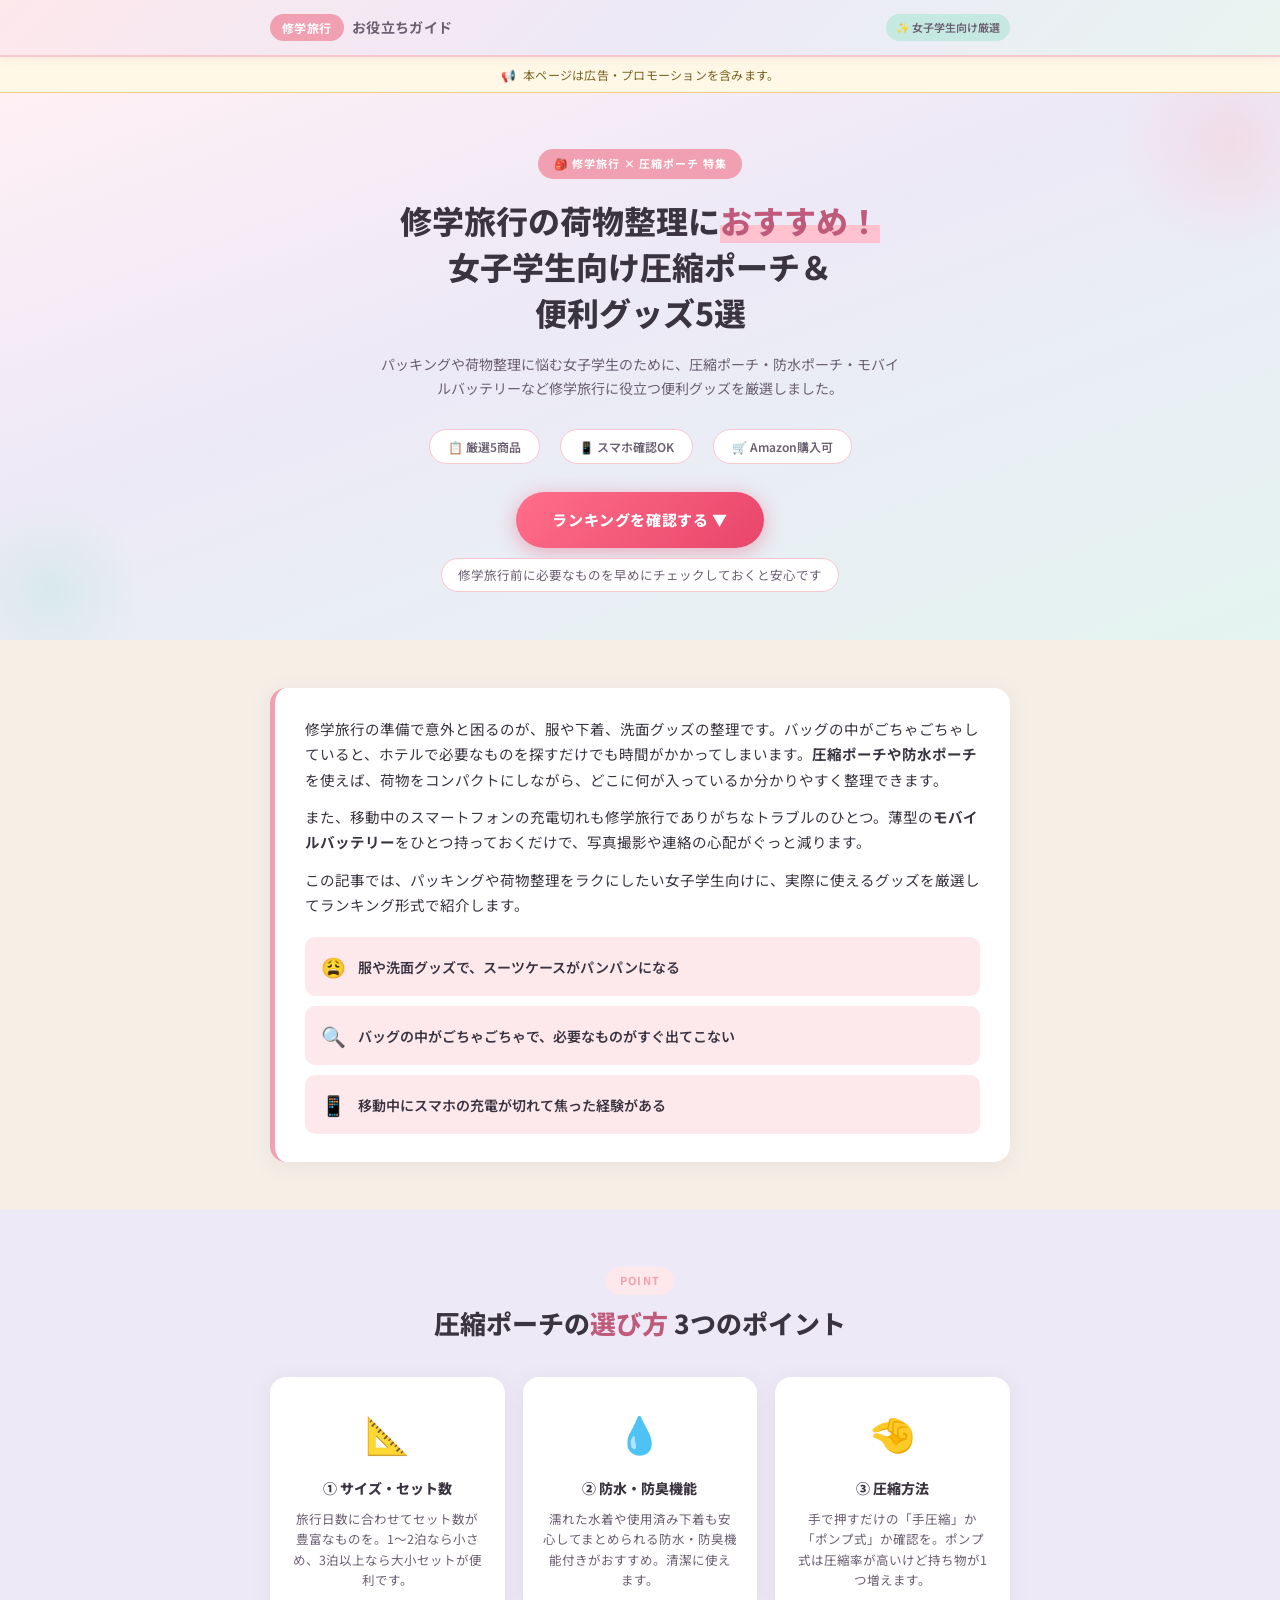
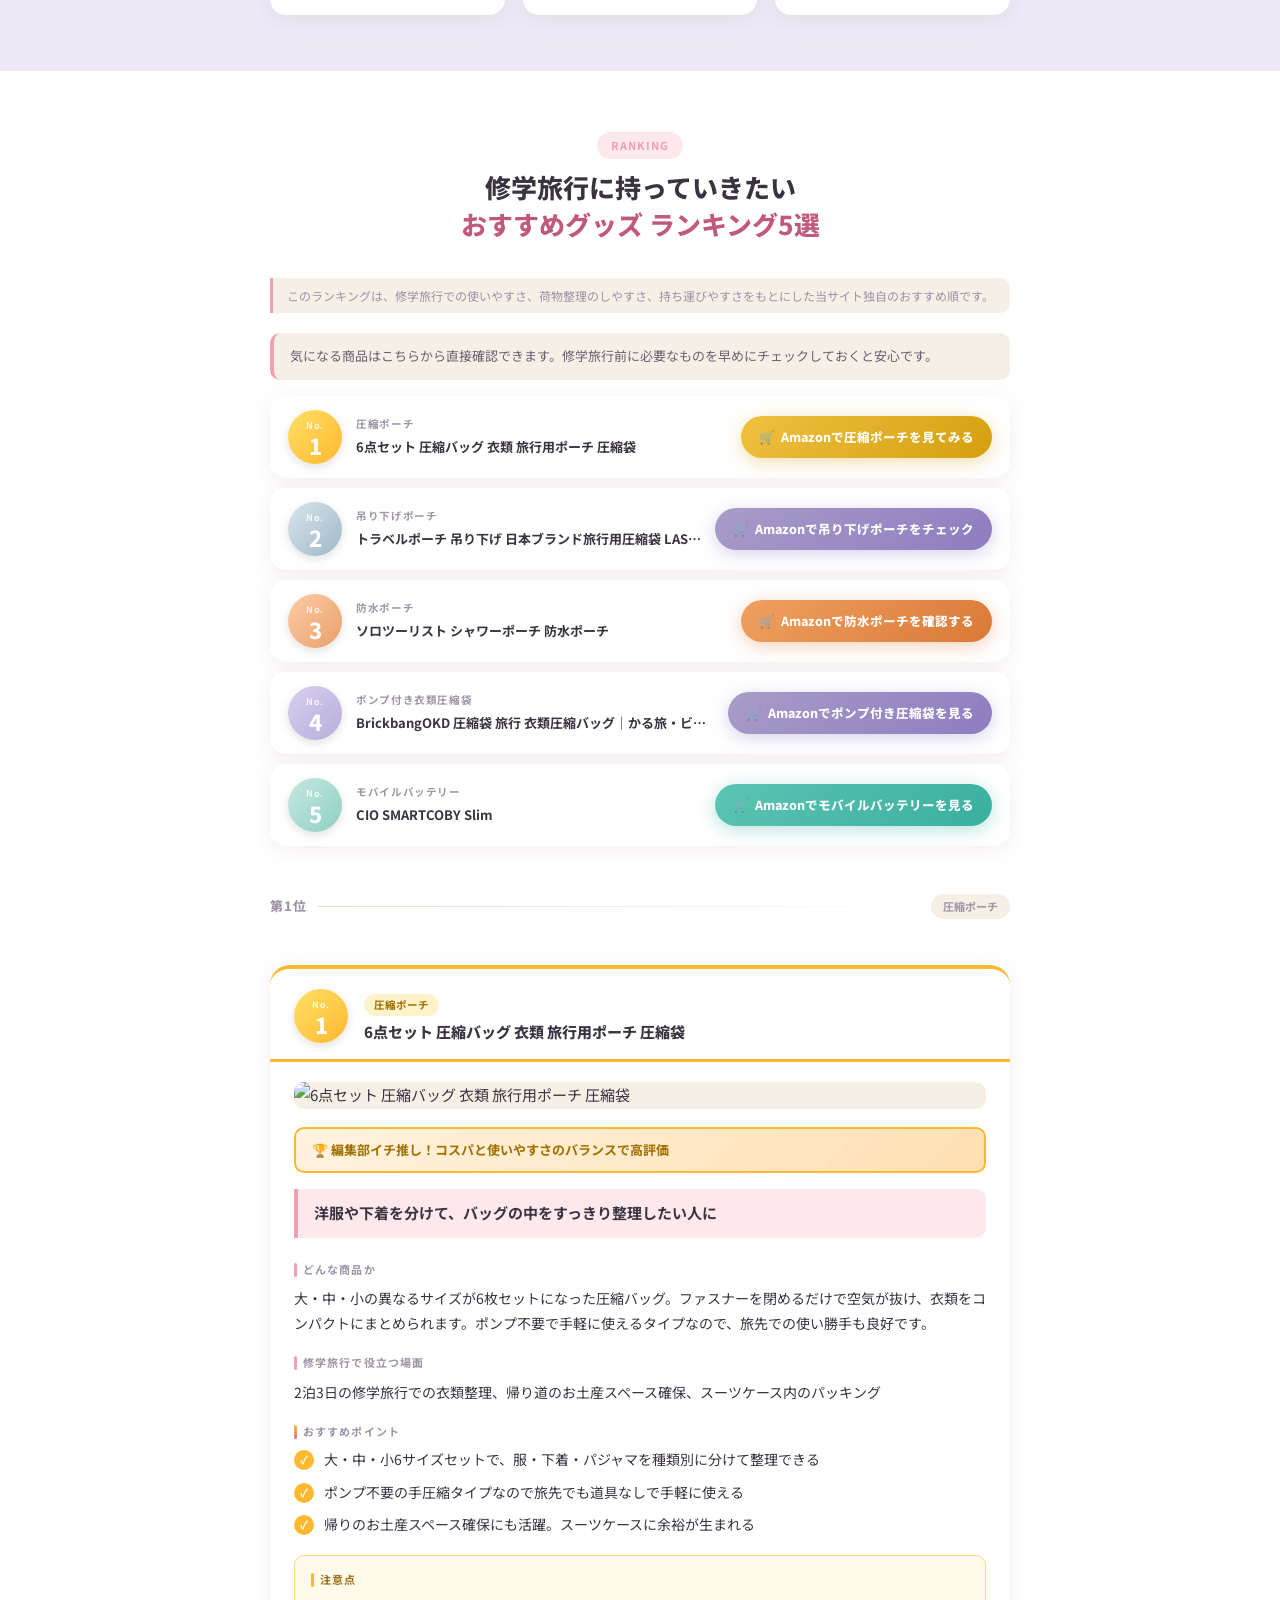
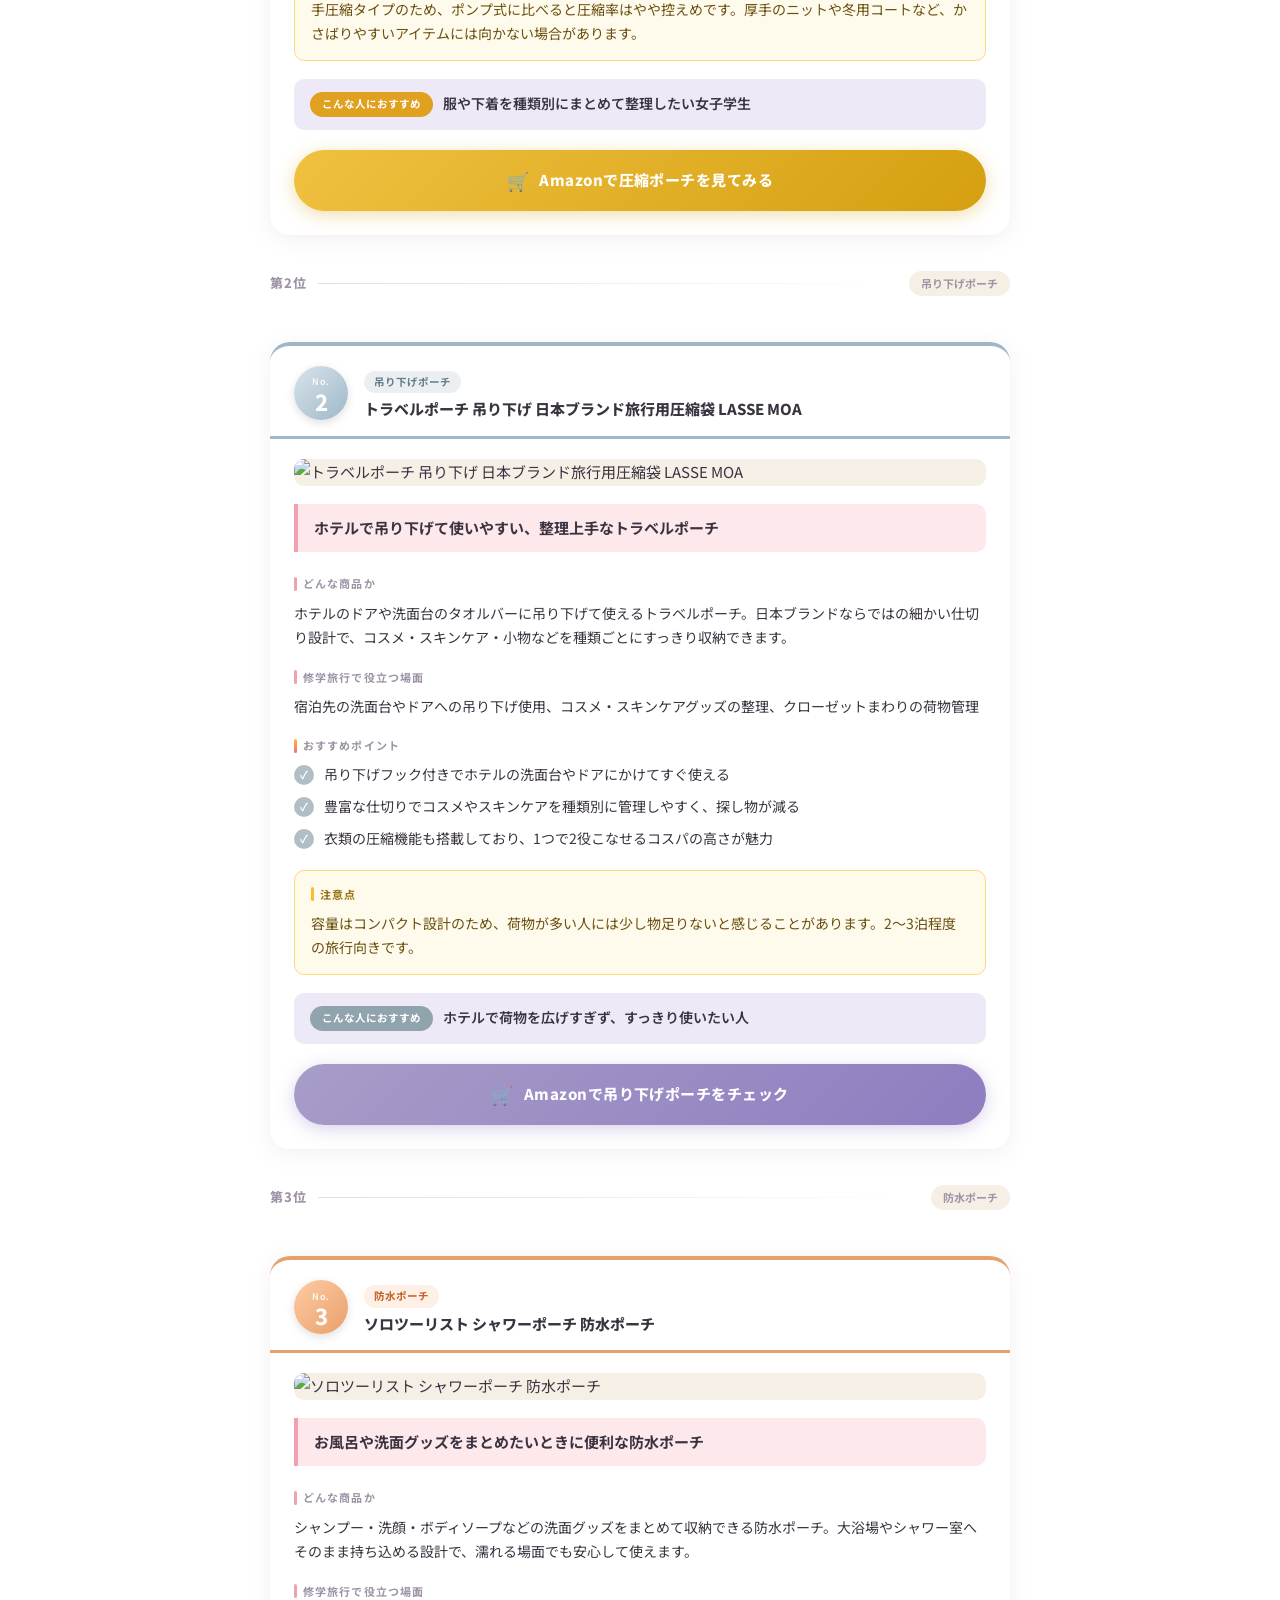
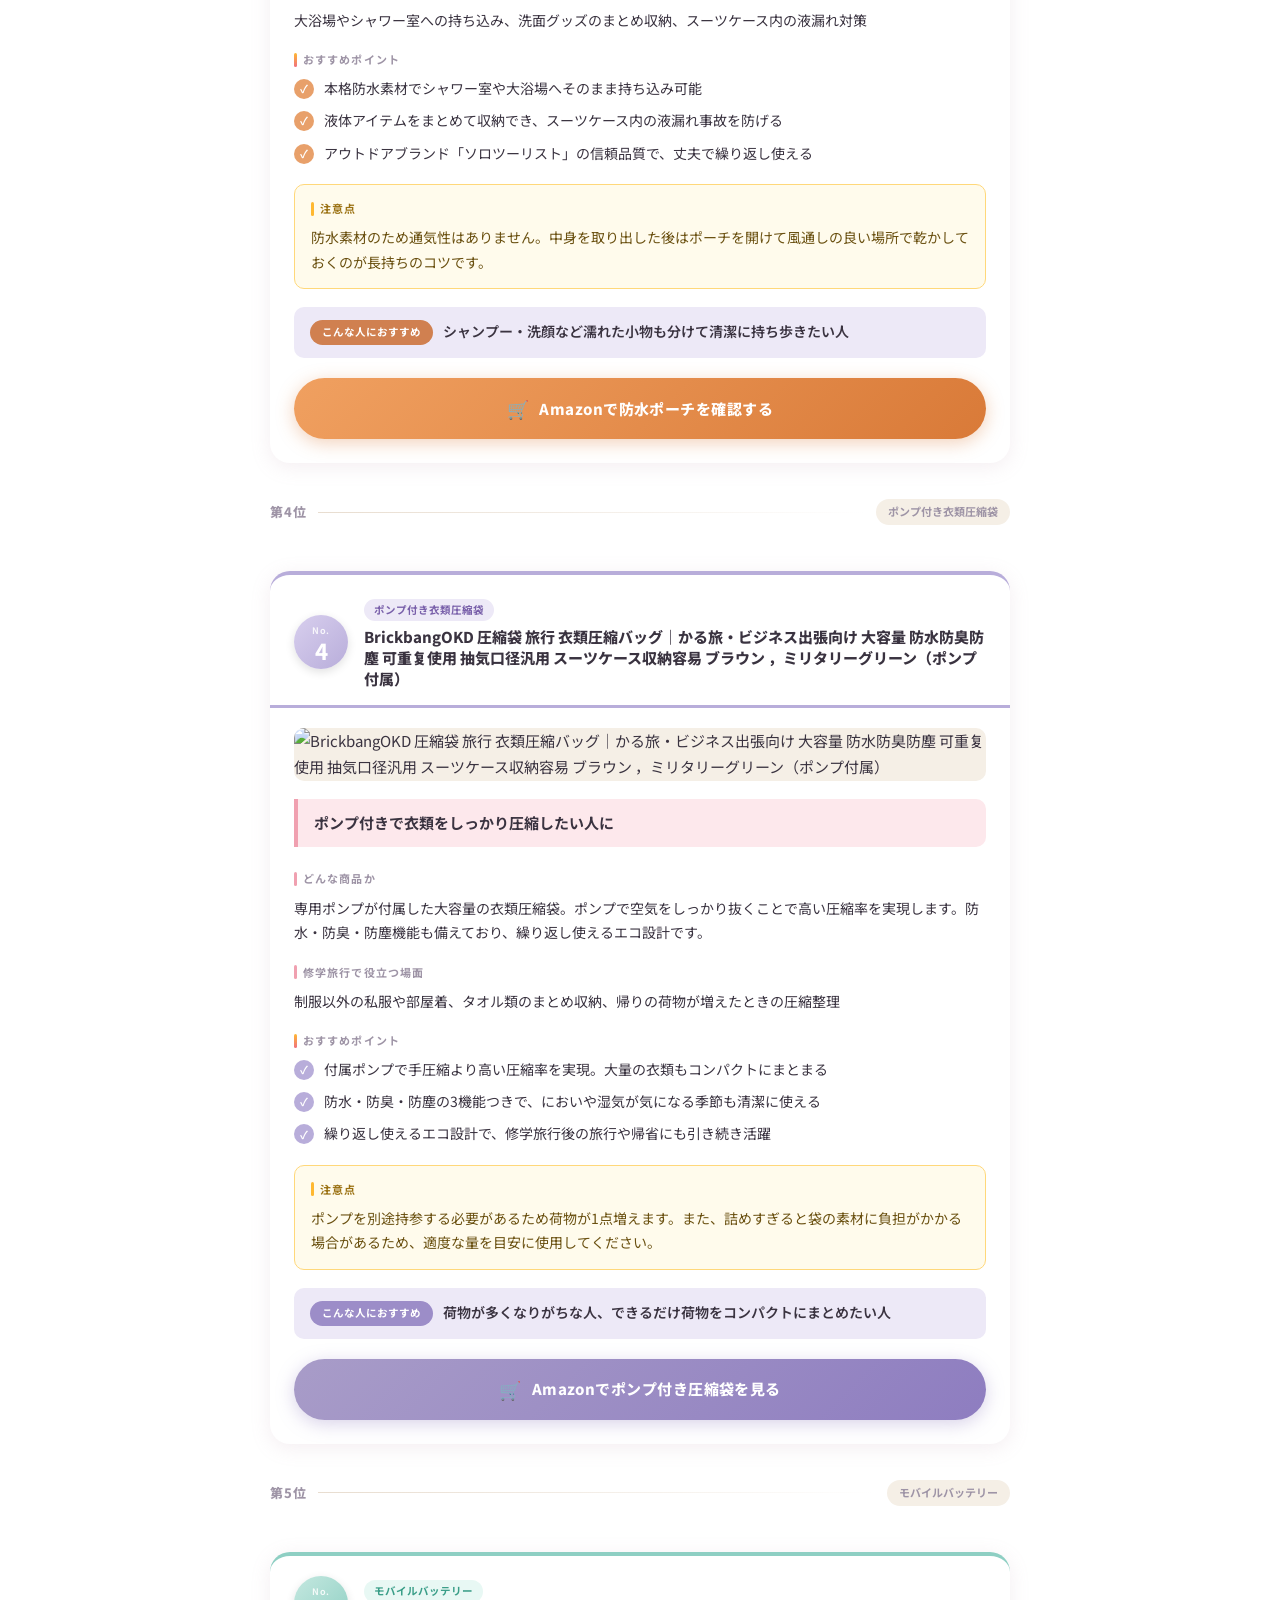
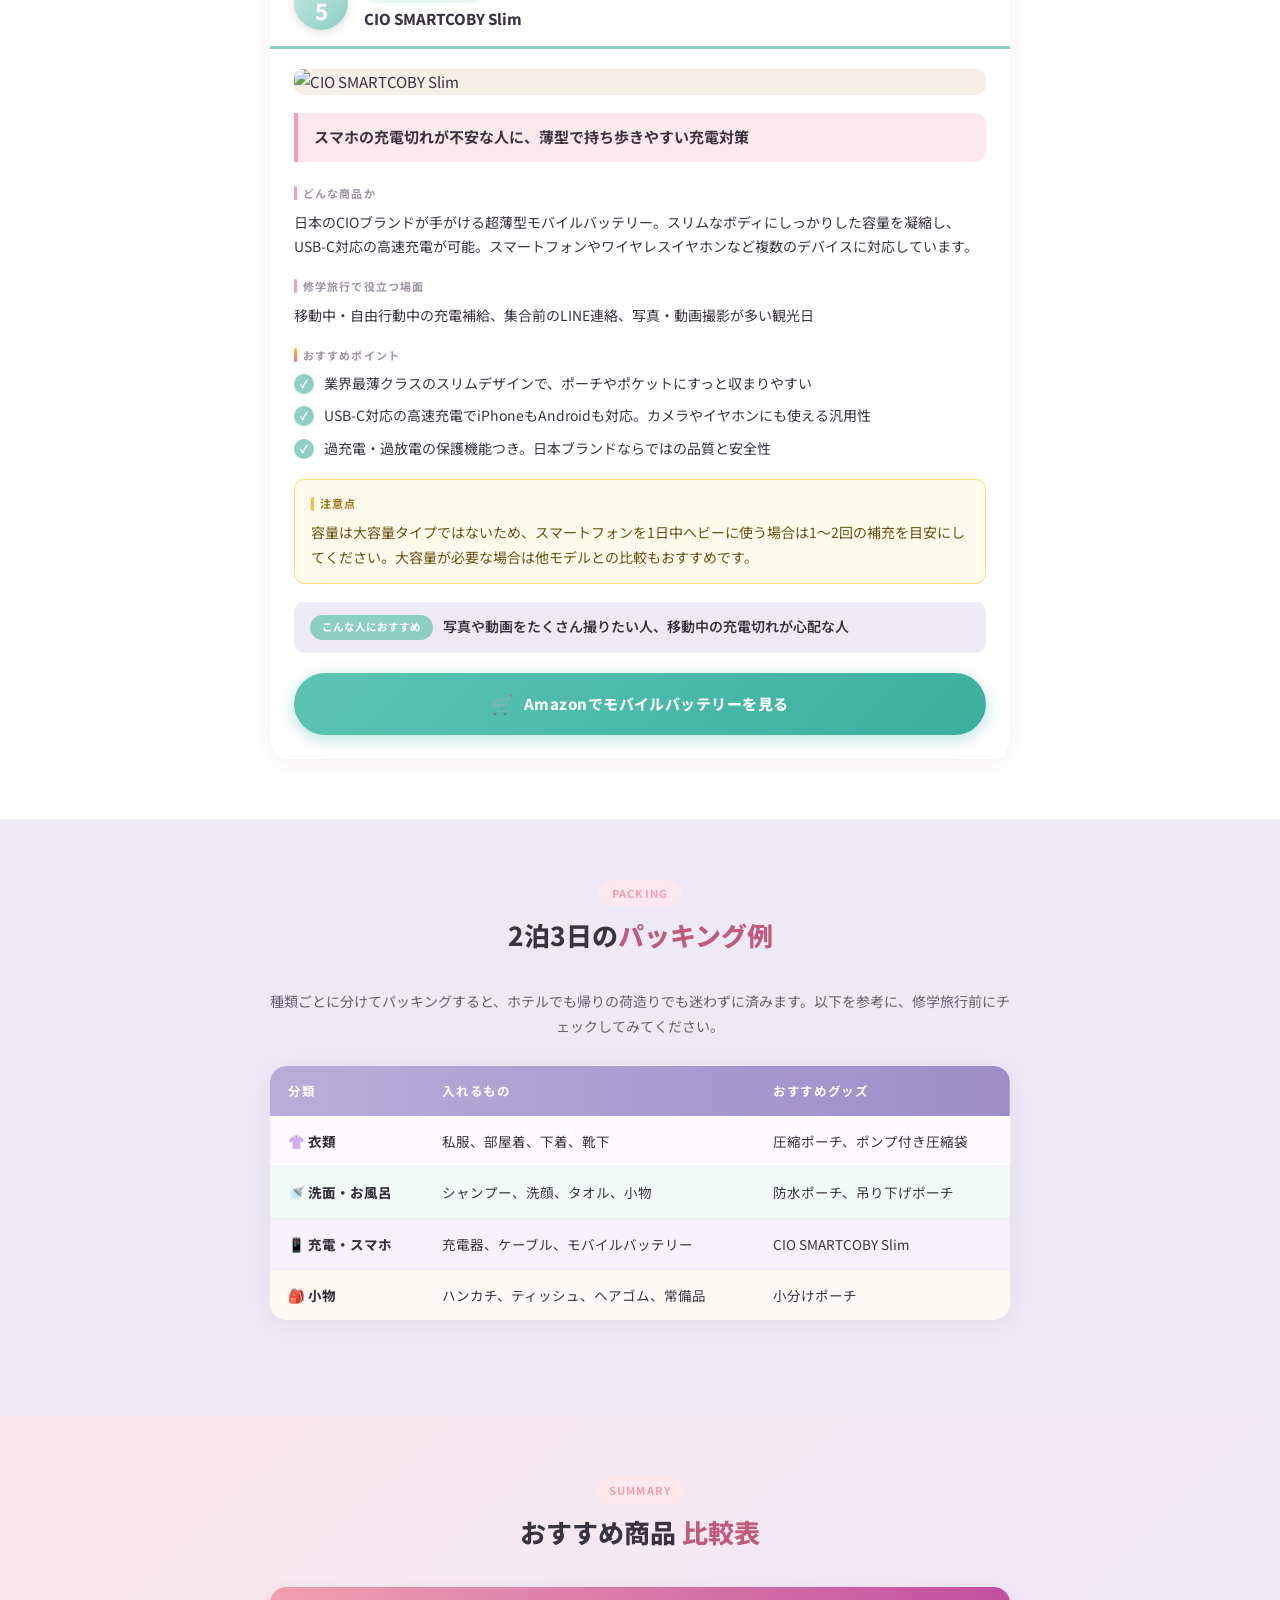
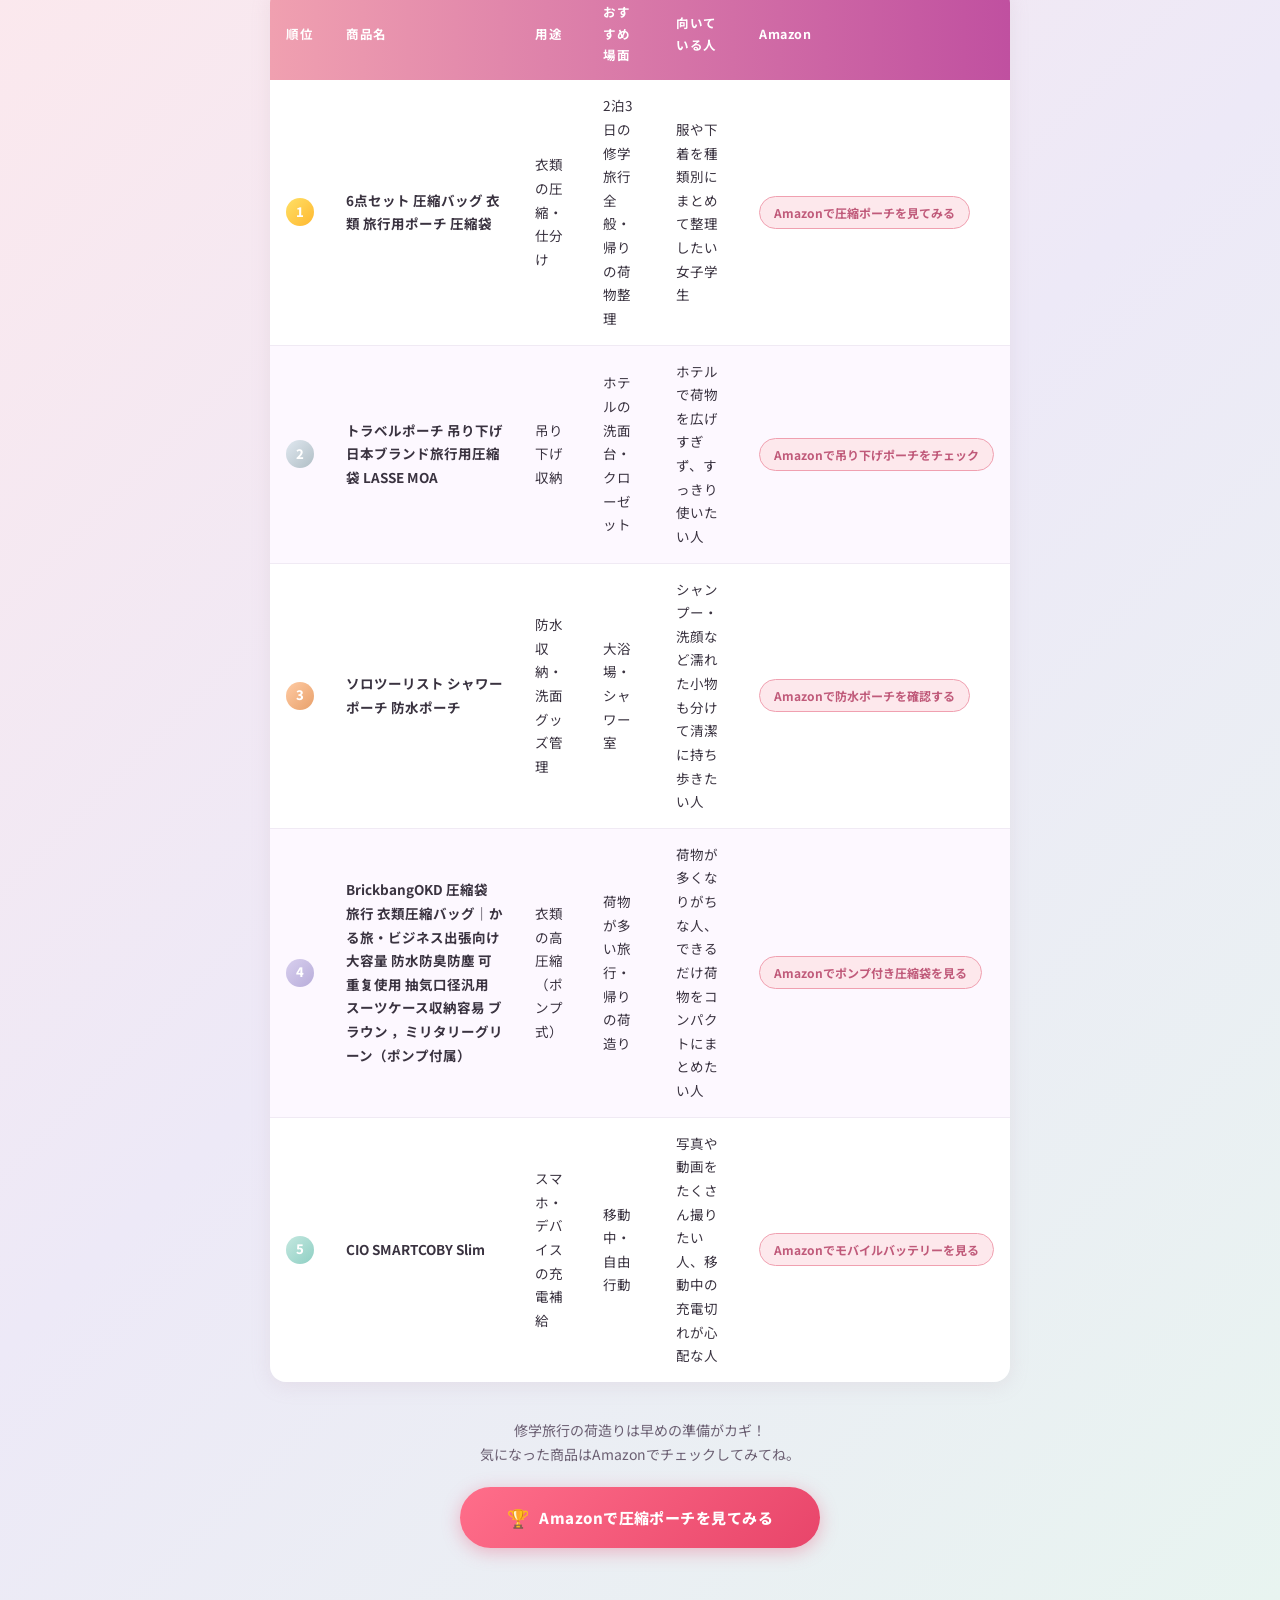
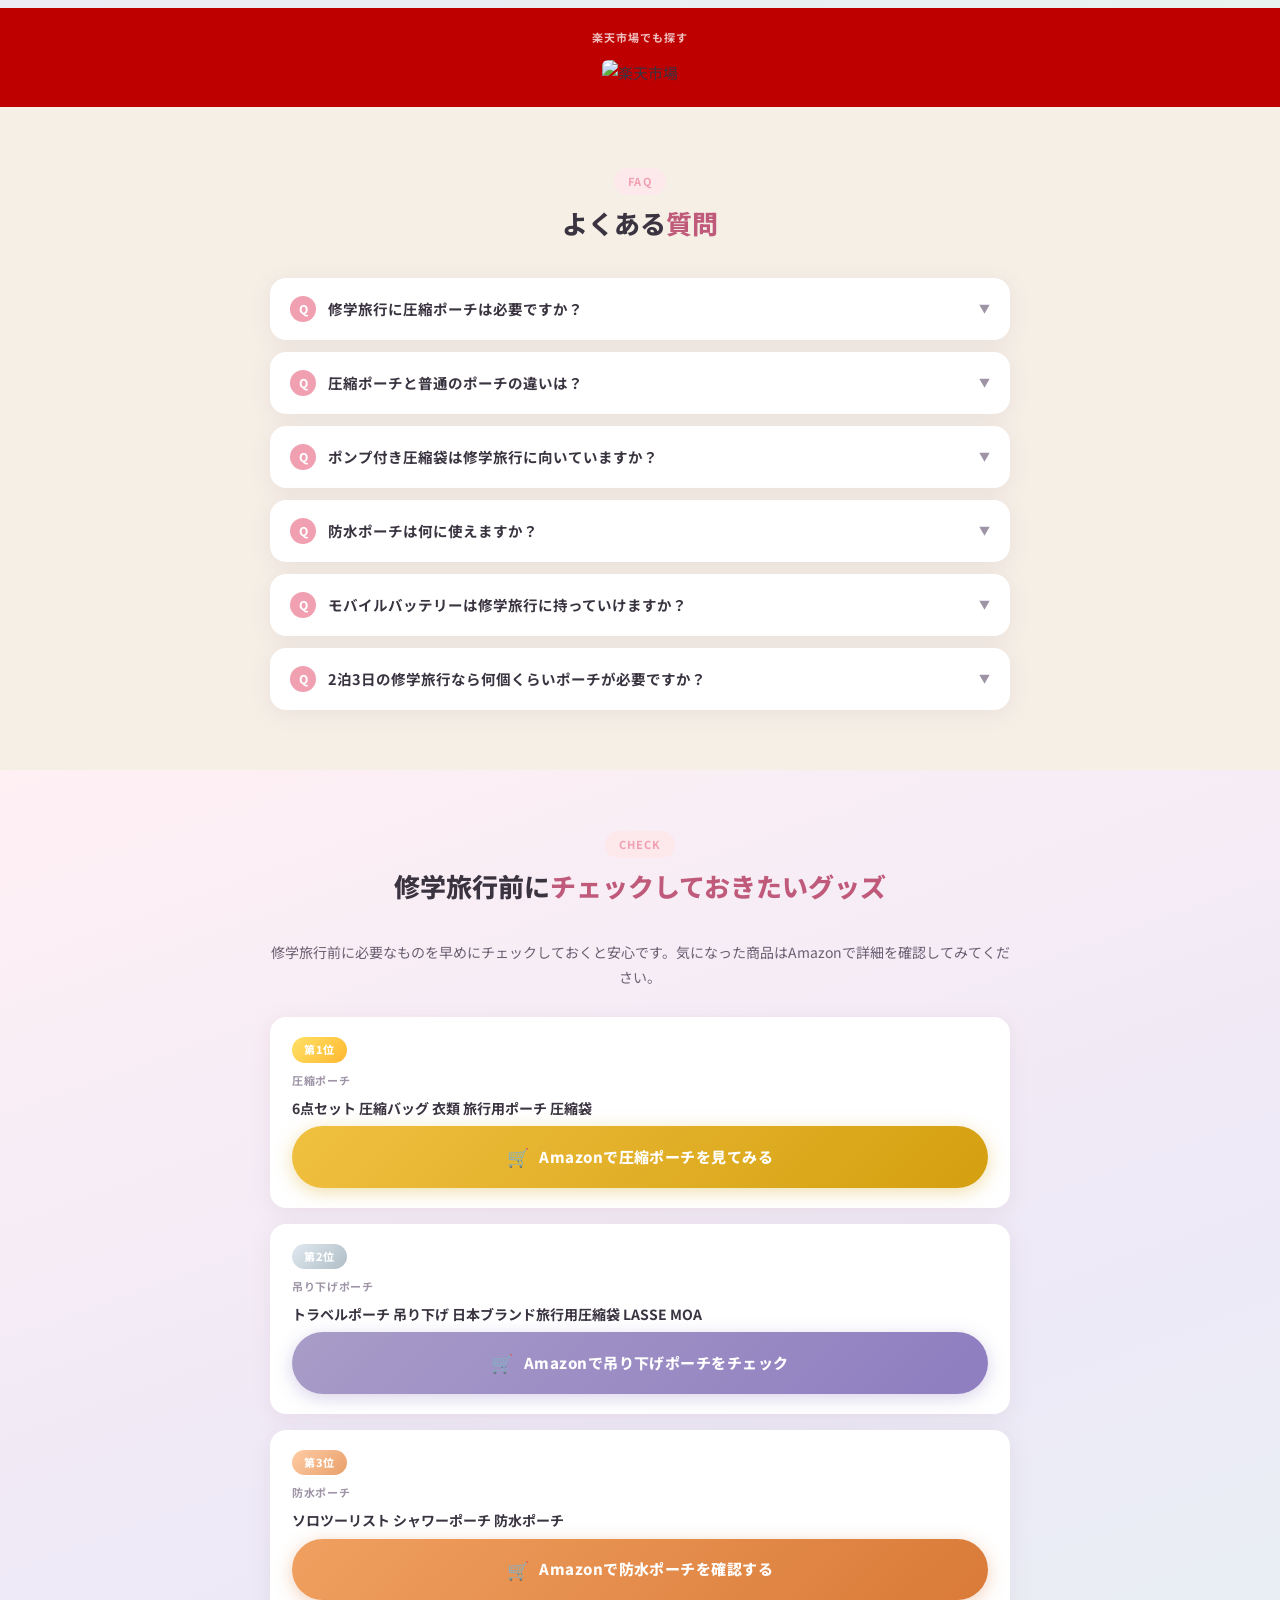
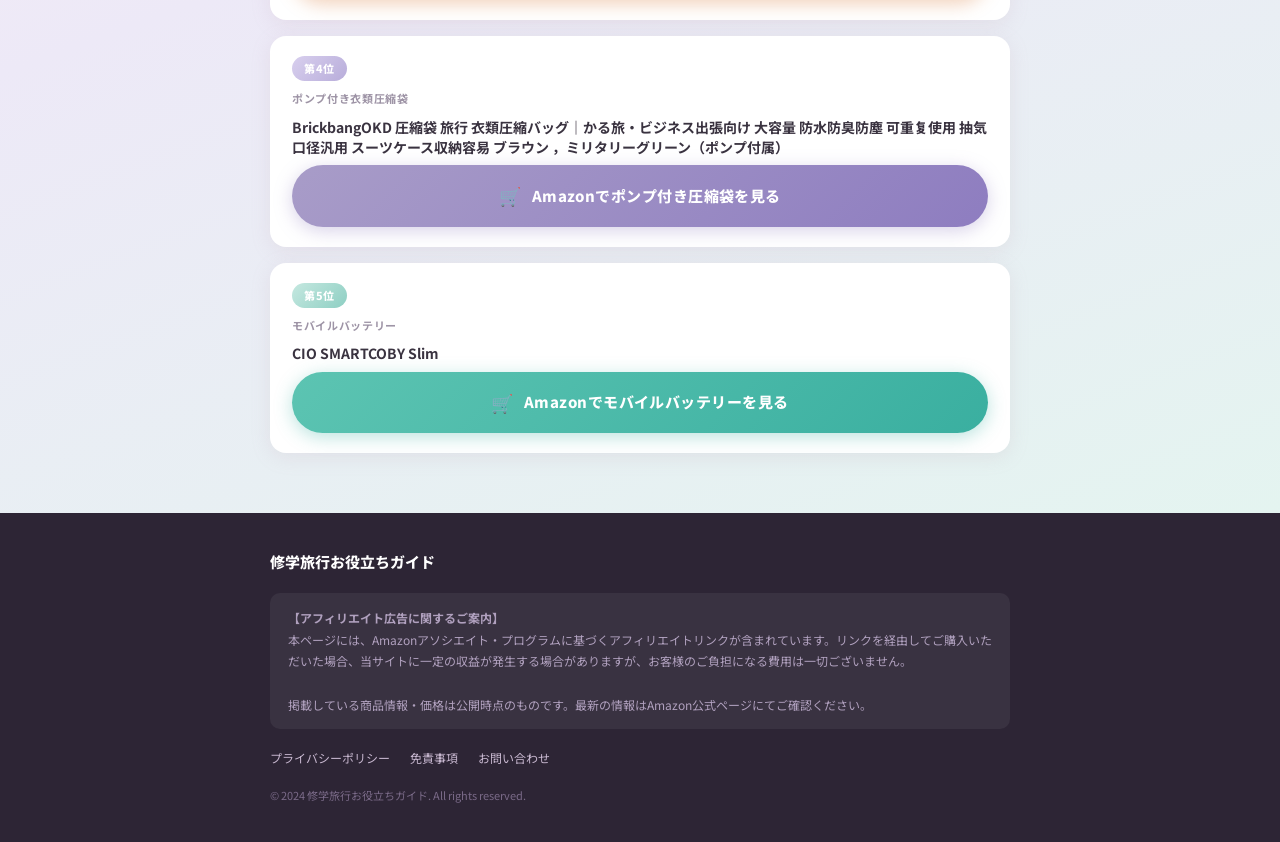
==== index.html @ 433a36b4 "Add files via upload" ====
<!DOCTYPE html>
<html lang="ja">
<head>
  <meta charset="UTF-8">
  <meta name="viewport" content="width=device-width, initial-scale=1.0">
  <meta name="description" content="修学旅行の荷物をコンパクトにまとめたい女子学生向けに、圧縮ポーチ、防水ポーチ、モバイルバッテリーなど便利グッズを厳選紹介。パッキングや荷物整理をラクにしたい人におすすめです。">
  <title>修学旅行の便利グッズ5選｜圧縮ポーチで荷物整理＆パッキングをラクに</title>
  <link rel="stylesheet" href="style.css">
  <link rel="preconnect" href="https://fonts.googleapis.com">
  <link rel="preconnect" href="https://fonts.gstatic.com" crossorigin>
  <link href="https://fonts.googleapis.com/css2?family=Noto+Sans+JP:wght@400;600;700;800&display=swap" rel="stylesheet">

  <!-- FAQPage 構造化データ -->
  <script type="application/ld+json">
  {
    "@context": "https://schema.org",
    "@type": "FAQPage",
    "mainEntity": [
      {
        "@type": "Question",
        "name": "修学旅行に圧縮ポーチは必要ですか？",
        "acceptedAnswer": {
          "@type": "Answer",
          "text": "荷物をすっきりまとめたい方には便利なアイテムです。ただし、旅行日数や荷物量によって必要性は異なります。2泊3日程度の旅行であれば、衣類や下着をひとまとめにできる圧縮ポーチがあると、スーツケース内の整理がしやすくなります。帰りにお土産が増えることを考えると、圧縮してスペースを確保できるのも助かるポイントです。"
        }
      },
      {
        "@type": "Question",
        "name": "圧縮ポーチと普通のポーチの違いは？",
        "acceptedAnswer": {
          "@type": "Answer",
          "text": "普通のポーチは収納が主な目的ですが、圧縮ポーチは衣類のかさばりを抑える機能を持っています。服や下着を入れてファスナーを閉めるだけで空気が抜け、同じ量の衣類でもスペースをコンパクトにまとめやすくなります。着替えの枚数が多い旅行では、バッグの空きスペースを増やしやすい点が普通のポーチとの大きな違いです。"
        }
      },
      {
        "@type": "Question",
        "name": "ポンプ付き圧縮袋は修学旅行に向いていますか？",
        "acceptedAnswer": {
          "@type": "Answer",
          "text": "衣類をしっかり圧縮したい方には便利な選択肢です。ただし、ポンプを別途持ち運ぶ必要があるため荷物が1点増えます。また、ホテルや宿泊先でポンプを使う場所や時間も考えておくとよいでしょう。荷物が多い方や、帰りに荷物が増えることを見越してスペースを確保したい方に向いています。"
        }
      },
      {
        "@type": "Question",
        "name": "防水ポーチは何に使えますか？",
        "acceptedAnswer": {
          "@type": "Answer",
          "text": "お風呂や洗面所へ洗面グッズを持ち運ぶ際、濡れたタオルや水着の一時収納、スーツケース内での液体アイテムの液漏れ対策など、さまざまな場面で活用できます。大浴場やシャワー室へそのまま持ち込めるタイプもありますが、使用場所については施設のルールを事前に確認しておくと安心です。"
        }
      },
      {
        "@type": "Question",
        "name": "モバイルバッテリーは修学旅行に持っていけますか？",
        "acceptedAnswer": {
          "@type": "Answer",
          "text": "まず学校の持ち物ルールを事前に確認することをおすすめします。学校によっては持ち込みが制限される場合があります。また、移動手段が飛行機の場合はリチウムイオン電池の容量制限があり、スーツケースへの入れ込みも禁止されているため、必ず機内持ち込み手荷物に入れるようにしてください。"
        }
      },
      {
        "@type": "Question",
        "name": "2泊3日の修学旅行なら何個くらいポーチが必要ですか？",
        "acceptedAnswer": {
          "@type": "Answer",
          "text": "衣類用、下着・靴下用、洗面・スキンケア用、充電グッズ用、小物・日用品用のように用途別に分けると整理しやすくなります。最低3〜4個のポーチがあると分かりやすくまとめやすいです。圧縮ポーチ・防水ポーチ・吊り下げポーチを組み合わせると、衣類・洗面・コスメをそれぞれ効率よく管理できます。"
        }
      }
    ]
  }
  </script>
</head>
<body>

  <!-- ===== Header ===== -->
  <header class="site-header">
    <div class="container">
      <div class="site-logo">
        <a href="index.html"><span>修学旅行</span>お役立ちガイド</a>
      </div>
      <div class="header-badge">✨ 女子学生向け厳選</div>
    </div>
  </header>

  <!-- ===== 広告表記 ===== -->
  <div class="ad-disclosure">
    <span class="ad-disclosure-icon">📢</span>
    本ページは広告・プロモーションを含みます。
  </div>

  <!-- ===== Hero（ファーストビューCTA） ===== -->
  <section class="hero">
    <div class="container">
      <div class="hero-tag">🎒 修学旅行 × 圧縮ポーチ 特集</div>
      <h1>修学旅行の荷物整理に<em>おすすめ！</em><br>女子学生向け圧縮ポーチ＆<br>便利グッズ5選</h1>
      <p class="hero-desc">
        パッキングや荷物整理に悩む女子学生のために、圧縮ポーチ・防水ポーチ・モバイルバッテリーなど修学旅行に役立つ便利グッズを厳選しました。
      </p>
      <div class="hero-meta">
        <div class="hero-meta-item">📋 厳選5商品</div>
        <div class="hero-meta-item">📱 スマホ確認OK</div>
        <div class="hero-meta-item">🛒 Amazon購入可</div>
      </div>
      <!-- ファーストビューCTA -->
      <div class="hero-cta-wrap">
        <a href="#quick-ranking-list" class="btn-hero-cta">ランキングを確認する ▼</a>
        <p class="hero-cta-note">修学旅行前に必要なものを早めにチェックしておくと安心です</p>
      </div>
    </div>
  </section>

  <!-- ===== Intro ===== -->
  <section class="section-intro">
    <div class="container">
      <div class="intro-box fade-in">
        <p>修学旅行の準備で意外と困るのが、服や下着、洗面グッズの整理です。バッグの中がごちゃごちゃしていると、ホテルで必要なものを探すだけでも時間がかかってしまいます。<strong>圧縮ポーチや防水ポーチ</strong>を使えば、荷物をコンパクトにしながら、どこに何が入っているか分かりやすく整理できます。</p>
        <p>また、移動中のスマートフォンの充電切れも修学旅行でありがちなトラブルのひとつ。薄型の<strong>モバイルバッテリー</strong>をひとつ持っておくだけで、写真撮影や連絡の心配がぐっと減ります。</p>
        <p>この記事では、パッキングや荷物整理をラクにしたい女子学生向けに、実際に使えるグッズを厳選してランキング形式で紹介します。</p>
        <div class="pain-points">
          <div class="pain-point">
            <span class="pain-point-icon">😩</span>
            <span>服や洗面グッズで、スーツケースがパンパンになる</span>
          </div>
          <div class="pain-point">
            <span class="pain-point-icon">🔍</span>
            <span>バッグの中がごちゃごちゃで、必要なものがすぐ出てこない</span>
          </div>
          <div class="pain-point">
            <span class="pain-point-icon">📱</span>
            <span>移動中にスマホの充電が切れて焦った経験がある</span>
          </div>
        </div>
      </div>
    </div>
  </section>

  <!-- ===== How to Choose ===== -->
  <section class="section-howto">
    <div class="container">
      <div class="section-title fade-in">
        <div class="label">POINT</div>
        <h2>圧縮ポーチの<span>選び方</span> 3つのポイント</h2>
      </div>
      <div class="howto-grid">
        <div class="howto-card fade-in">
          <span class="howto-icon">📐</span>
          <h3>① サイズ・セット数</h3>
          <p>旅行日数に合わせてセット数が豊富なものを。1〜2泊なら小さめ、3泊以上なら大小セットが便利です。</p>
        </div>
        <div class="howto-card fade-in">
          <span class="howto-icon">💧</span>
          <h3>② 防水・防臭機能</h3>
          <p>濡れた水着や使用済み下着も安心してまとめられる防水・防臭機能付きがおすすめ。清潔に使えます。</p>
        </div>
        <div class="howto-card fade-in">
          <span class="howto-icon">🤏</span>
          <h3>③ 圧縮方法</h3>
          <p>手で押すだけの「手圧縮」か「ポンプ式」か確認を。ポンプ式は圧縮率が高いけど持ち物が1つ増えます。</p>
        </div>
      </div>
    </div>
  </section>

  <!-- ===== Ranking（ランキング一覧CTA + 詳細カード） ===== -->
  <section class="section-ranking">
    <div class="container">
      <div class="section-title fade-in">
        <div class="label">RANKING</div>
        <h2>修学旅行に持っていきたい<br><span>おすすめグッズ ランキング5選</span></h2>
      </div>

      <!-- ランキング注記 -->
      <p class="ranking-note fade-in">このランキングは、修学旅行での使いやすさ、荷物整理のしやすさ、持ち運びやすさをもとにした当サイト独自のおすすめ順です。</p>

      <!-- ランキング一覧（クイックリスト）— script.js から動的生成 -->
      <div id="quick-ranking-list" class="quick-ranking-list fade-in"></div>

      <!-- 詳細カード — script.js から動的生成 -->
      <div id="ranking-list" class="ranking-list"></div>
    </div>
  </section>

  <!-- ===== Packing Example ===== -->
  <section class="section-packing">
    <div class="container">
      <div class="section-title fade-in">
        <div class="label">PACKING</div>
        <h2>2泊3日の<span>パッキング例</span></h2>
      </div>
      <p class="section-lead fade-in">種類ごとに分けてパッキングすると、ホテルでも帰りの荷造りでも迷わずに済みます。以下を参考に、修学旅行前にチェックしてみてください。</p>

      <div class="table-scroll-wrap fade-in">
        <div class="packing-table-wrap">
          <table class="packing-table">
            <thead>
              <tr>
                <th>分類</th>
                <th>入れるもの</th>
                <th>おすすめグッズ</th>
              </tr>
            </thead>
            <tbody>
              <tr class="packing-row--clothes">
                <td class="packing-category"><span>👚</span> 衣類</td>
                <td>私服、部屋着、下着、靴下</td>
                <td>圧縮ポーチ、ポンプ付き圧縮袋</td>
              </tr>
              <tr class="packing-row--bath">
                <td class="packing-category"><span>🚿</span> 洗面・お風呂</td>
                <td>シャンプー、洗顔、タオル、小物</td>
                <td>防水ポーチ、吊り下げポーチ</td>
              </tr>
              <tr class="packing-row--charge">
                <td class="packing-category"><span>📱</span> 充電・スマホ</td>
                <td>充電器、ケーブル、モバイルバッテリー</td>
                <td>CIO SMARTCOBY Slim</td>
              </tr>
              <tr class="packing-row--misc">
                <td class="packing-category"><span>🎒</span> 小物</td>
                <td>ハンカチ、ティッシュ、ヘアゴム、常備品</td>
                <td>小分けポーチ</td>
              </tr>
            </tbody>
          </table>
        </div>
      </div>
    </div>
  </section>

  <!-- ===== Summary（比較表CTA） ===== -->
  <section class="section-summary">
    <div class="container">
      <div class="section-title fade-in">
        <div class="label">SUMMARY</div>
        <h2>おすすめ商品 <span>比較表</span></h2>
      </div>

      <div class="table-scroll-wrap fade-in">
        <div class="summary-table-wrap">
          <table class="summary-table">
            <thead>
              <tr>
                <th>順位</th>
                <th>商品名</th>
                <th>用途</th>
                <th>おすすめ場面</th>
                <th>向いている人</th>
                <th>Amazon</th>
              </tr>
            </thead>
            <!-- 比較行は script.js の products 配列から動的生成 -->
            <tbody id="summary-tbody"></tbody>
          </table>
        </div>
      </div>

      <div class="summary-cta fade-in">
        <p>修学旅行の荷造りは早めの準備がカギ！<br>気になった商品はAmazonでチェックしてみてね。</p>
        <!-- 1位商品のCTAボタン — script.js から動的生成 -->
        <div id="summary-cta-btn"></div>
      </div>
    </div>
  </section>

  <!-- ===== 楽天バナー ===== -->
  <div class="rakuten-banner-wrap">
    <div class="container">
      <p class="rakuten-banner-label">楽天市場でも探す</p>
      <a href="https://rpx.a8.net/svt/ejp?a8mat=3HOSTD+EDZ52Q+2HOM+686ZL&rakuten=y&a8ejpredirect=http%3A%2F%2Fhb.afl.rakuten.co.jp%2Fhgc%2F0ea62065.34400275.0ea62066.204f04c0%2Fa21110982329_3HOSTD_EDZ52Q_2HOM_686ZL%3Fpc%3Dhttp%253A%252F%252Fwww.rakuten.co.jp%252F%26m%3Dhttp%253A%252F%252Fm.rakuten.co.jp%252F" rel="nofollow" target="_blank">
        <img src="https://hbb.afl.rakuten.co.jp/hsb/0eb4bbc0.254a14a3.0eb4bbaa.95151395/" border="0" alt="楽天市場" class="rakuten-banner-img">
      </a>
      <img border="0" width="1" height="1" src="https://www18.a8.net/0.gif?a8mat=3HOSTD+EDZ52Q+2HOM+686ZL" alt="">
    </div>
  </div>

  <!-- ===== FAQ ===== -->
  <section class="section-faq">
    <div class="container">
      <div class="section-title fade-in">
        <div class="label">FAQ</div>
        <h2>よくある<span>質問</span></h2>
      </div>

      <div class="faq-list fade-in">
        <div class="faq-item">
          <button class="faq-question" aria-expanded="false">
            <span class="faq-q-icon">Q</span>
            <span class="faq-q-text">修学旅行に圧縮ポーチは必要ですか？</span>
            <span class="faq-chevron">▼</span>
          </button>
          <div class="faq-answer" hidden>
            <span class="faq-a-icon">A</span>
            <p>荷物をすっきりまとめたい方には便利なアイテムです。ただし、旅行日数や荷物量によって必要性は異なります。2泊3日程度の旅行であれば、衣類や下着をひとまとめにできる圧縮ポーチがあると、スーツケース内の整理がしやすくなります。帰りにお土産が増えることを考えると、圧縮してスペースを確保できるのも助かるポイントです。</p>
          </div>
        </div>

        <div class="faq-item">
          <button class="faq-question" aria-expanded="false">
            <span class="faq-q-icon">Q</span>
            <span class="faq-q-text">圧縮ポーチと普通のポーチの違いは？</span>
            <span class="faq-chevron">▼</span>
          </button>
          <div class="faq-answer" hidden>
            <span class="faq-a-icon">A</span>
            <p>普通のポーチは収納が主な目的ですが、圧縮ポーチは衣類のかさばりを抑える機能を持っています。服や下着を入れてファスナーを閉めるだけで空気が抜け、同じ量の衣類でもスペースをコンパクトにまとめやすくなります。着替えの枚数が多い旅行では、バッグの空きスペースを増やしやすい点が普通のポーチとの大きな違いです。</p>
          </div>
        </div>

        <div class="faq-item">
          <button class="faq-question" aria-expanded="false">
            <span class="faq-q-icon">Q</span>
            <span class="faq-q-text">ポンプ付き圧縮袋は修学旅行に向いていますか？</span>
            <span class="faq-chevron">▼</span>
          </button>
          <div class="faq-answer" hidden>
            <span class="faq-a-icon">A</span>
            <p>衣類をしっかり圧縮したい方には便利な選択肢です。ただし、ポンプを別途持ち運ぶ必要があるため荷物が1点増えます。また、ホテルや宿泊先でポンプを使う場所や時間も考えておくとよいでしょう。荷物が多い方や、帰りに荷物が増えることを見越してスペースを確保したい方に向いています。</p>
          </div>
        </div>

        <div class="faq-item">
          <button class="faq-question" aria-expanded="false">
            <span class="faq-q-icon">Q</span>
            <span class="faq-q-text">防水ポーチは何に使えますか？</span>
            <span class="faq-chevron">▼</span>
          </button>
          <div class="faq-answer" hidden>
            <span class="faq-a-icon">A</span>
            <p>お風呂や洗面所へ洗面グッズを持ち運ぶ際、濡れたタオルや水着の一時収納、スーツケース内での液体アイテムの液漏れ対策など、さまざまな場面で活用できます。大浴場やシャワー室へそのまま持ち込めるタイプもありますが、使用場所については施設のルールを事前に確認しておくと安心です。</p>
          </div>
        </div>

        <div class="faq-item">
          <button class="faq-question" aria-expanded="false">
            <span class="faq-q-icon">Q</span>
            <span class="faq-q-text">モバイルバッテリーは修学旅行に持っていけますか？</span>
            <span class="faq-chevron">▼</span>
          </button>
          <div class="faq-answer" hidden>
            <span class="faq-a-icon">A</span>
            <p>まず学校の持ち物ルールを事前に確認することをおすすめします。学校によっては持ち込みが制限される場合があります。また、移動手段が飛行機の場合はリチウムイオン電池の容量制限があり、スーツケースへの入れ込みも禁止されているため、必ず機内持ち込み手荷物に入れるようにしてください。</p>
          </div>
        </div>

        <div class="faq-item">
          <button class="faq-question" aria-expanded="false">
            <span class="faq-q-icon">Q</span>
            <span class="faq-q-text">2泊3日の修学旅行なら何個くらいポーチが必要ですか？</span>
            <span class="faq-chevron">▼</span>
          </button>
          <div class="faq-answer" hidden>
            <span class="faq-a-icon">A</span>
            <p>衣類用、下着・靴下用、洗面・スキンケア用、充電グッズ用、小物・日用品用のように用途別に分けると整理しやすくなります。最低3〜4個のポーチがあると分かりやすくまとめやすいです。圧縮ポーチ・防水ポーチ・吊り下げポーチを組み合わせると、衣類・洗面・コスメをそれぞれ効率よく管理できます。</p>
          </div>
        </div>
      </div>
    </div>
  </section>

  <!-- ===== 記事末尾CTA ===== -->
  <section class="section-end-cta">
    <div class="container">
      <div class="section-title fade-in">
        <div class="label">CHECK</div>
        <h2>修学旅行前に<span>チェックしておきたいグッズ</span></h2>
      </div>
      <p class="section-lead fade-in">修学旅行前に必要なものを早めにチェックしておくと安心です。気になった商品はAmazonで詳細を確認してみてください。</p>
      <!-- 記事末尾CTAグリッド — script.js から動的生成 -->
      <div id="end-cta" class="end-cta-grid"></div>
    </div>
  </section>

  <!-- ===== Footer ===== -->
  <footer class="site-footer">
    <div class="container">
      <div class="footer-inner">
        <div class="footer-logo">修学旅行お役立ちガイド</div>
        <div class="footer-disclaimer">
          <strong>【アフィリエイト広告に関するご案内】</strong><br>
          本ページには、Amazonアソシエイト・プログラムに基づくアフィリエイトリンクが含まれています。リンクを経由してご購入いただいた場合、当サイトに一定の収益が発生する場合がありますが、お客様のご負担になる費用は一切ございません。<br><br>
          掲載している商品情報・価格は公開時点のものです。最新の情報はAmazon公式ページにてご確認ください。
        </div>
        <div class="footer-links">
          <a href="privacy-policy.html">プライバシーポリシー</a>
          <a href="disclaimer.html">免責事項</a>
          <a href="#">お問い合わせ</a>
        </div>
        <div class="footer-copy">&copy; 2024 修学旅行お役立ちガイド. All rights reserved.</div>
      </div>
    </div>
  </footer>

  <script src="script.js"></script>
</body>
</html>
---- style.css ----
/* ===== CSS Variables ===== */
:root {
  --pink: #f9c6d0;
  --pink-dark: #f0a0b0;
  --pink-light: #fde8ec;
  --lavender: #d8cfee;
  --lavender-light: #ede9f7;
  --mint: #c5e8e0;
  --mint-dark: #8ecfc3;
  --beige: #f5efe6;
  --beige-dark: #e8ddd0;
  --white: #ffffff;
  --text-dark: #3a3340;
  --text-mid: #6b5f72;
  --text-light: #9e94a6;
  --shadow: 0 4px 20px rgba(180, 140, 160, 0.15);
  --shadow-hover: 0 8px 30px rgba(180, 140, 160, 0.25);
  --radius: 16px;
  --radius-sm: 10px;
}

/* ===== Reset & Base ===== */
*, *::before, *::after { box-sizing: border-box; margin: 0; padding: 0; }

html { scroll-behavior: smooth; }

body {
  font-family: 'Hiragino Kaku Gothic ProN', 'Hiragino Sans', 'Noto Sans JP', 'Yu Gothic', sans-serif;
  background: var(--white);
  color: var(--text-dark);
  line-height: 1.75;
  font-size: 15px;
}

a { color: inherit; text-decoration: none; }
img { max-width: 100%; display: block; }

/* ===== Layout ===== */
.container {
  max-width: 780px;
  margin: 0 auto;
  padding: 0 20px;
}

/* ===== Ad Disclosure ===== */
.ad-disclosure {
  background: #fff8e7;
  border-bottom: 1px solid #f0d080;
  color: #7a6020;
  font-size: 12px;
  text-align: center;
  padding: 7px 16px;
  letter-spacing: 0.02em;
}

.ad-disclosure-icon {
  margin-right: 4px;
}

/* ===== Ranking Note ===== */
.ranking-note {
  font-size: 12px;
  color: var(--text-light);
  background: var(--beige);
  border-left: 3px solid var(--pink-dark);
  border-radius: 0 var(--radius-sm) var(--radius-sm) 0;
  padding: 8px 14px;
  margin-bottom: 20px;
  line-height: 1.6;
}

/* ===== Header ===== */
.site-header {
  background: linear-gradient(135deg, var(--pink-light) 0%, var(--lavender-light) 50%, #e8f4f0 100%);
  padding: 14px 0;
  border-bottom: 2px solid var(--pink);
  position: sticky;
  top: 0;
  z-index: 100;
  box-shadow: 0 2px 12px rgba(180,140,160,0.12);
}

.site-header .container {
  display: flex;
  align-items: center;
  justify-content: space-between;
  flex-wrap: wrap;
  gap: 8px;
}

.site-logo {
  font-size: 14px;
  font-weight: 700;
  color: var(--text-mid);
  letter-spacing: 0.03em;
}

.site-logo span {
  display: inline-block;
  background: var(--pink-dark);
  color: white;
  border-radius: 20px;
  padding: 3px 12px;
  font-size: 12px;
  margin-right: 8px;
}

.header-badge {
  font-size: 11px;
  background: var(--mint);
  color: var(--text-mid);
  padding: 4px 10px;
  border-radius: 20px;
  font-weight: 600;
}

/* ===== Hero ===== */
.hero {
  background: linear-gradient(160deg, #fff0f4 0%, #ede9f7 40%, #e4f4f0 100%);
  padding: 56px 0 48px;
  text-align: center;
  position: relative;
  overflow: hidden;
}

.hero::before {
  content: '';
  position: absolute;
  top: -60px; right: -60px;
  width: 220px; height: 220px;
  background: radial-gradient(circle, var(--pink) 0%, transparent 70%);
  opacity: 0.4;
}

.hero::after {
  content: '';
  position: absolute;
  bottom: -40px; left: -40px;
  width: 180px; height: 180px;
  background: radial-gradient(circle, var(--mint) 0%, transparent 70%);
  opacity: 0.5;
}

.hero-tag {
  display: inline-block;
  background: var(--pink-dark);
  color: white;
  font-size: 11px;
  font-weight: 700;
  letter-spacing: 0.08em;
  padding: 5px 16px;
  border-radius: 20px;
  margin-bottom: 18px;
}

.hero h1 {
  font-size: clamp(22px, 5vw, 32px);
  font-weight: 800;
  color: var(--text-dark);
  line-height: 1.45;
  margin-bottom: 16px;
  position: relative;
  z-index: 1;
}

.hero h1 em {
  font-style: normal;
  color: #c05a7a;
  background: linear-gradient(to bottom, transparent 60%, #ffc2ce 60%);
}

.hero-desc {
  font-size: 14px;
  color: var(--text-mid);
  max-width: 520px;
  margin: 0 auto 28px;
  position: relative;
  z-index: 1;
}

.hero-meta {
  display: flex;
  justify-content: center;
  gap: 20px;
  flex-wrap: wrap;
  position: relative;
  z-index: 1;
}

.hero-meta-item {
  background: white;
  border: 1.5px solid var(--pink);
  border-radius: 30px;
  padding: 6px 18px;
  font-size: 12px;
  color: var(--text-mid);
  font-weight: 600;
}

/* ===== Intro Section ===== */
.section-intro {
  background: var(--beige);
  padding: 48px 0;
}

.section-intro .intro-box {
  background: white;
  border-radius: var(--radius);
  padding: 28px 30px;
  border-left: 5px solid var(--pink-dark);
  box-shadow: var(--shadow);
}

.section-intro .intro-box p {
  margin-bottom: 12px;
  font-size: 14.5px;
  color: var(--text-dark);
}

.section-intro .intro-box p:last-child { margin-bottom: 0; }

.pain-points {
  margin-top: 20px;
  display: flex;
  flex-direction: column;
  gap: 10px;
}

.pain-point {
  display: flex;
  align-items: center;
  gap: 12px;
  background: var(--pink-light);
  border-radius: var(--radius-sm);
  padding: 12px 16px;
  font-size: 14px;
  font-weight: 600;
  color: var(--text-dark);
}

.pain-point-icon {
  font-size: 20px;
  flex-shrink: 0;
}

/* ===== Section Titles ===== */
.section-title {
  text-align: center;
  margin-bottom: 36px;
}

.section-title .label {
  display: inline-block;
  font-size: 11px;
  font-weight: 700;
  letter-spacing: 0.1em;
  text-transform: uppercase;
  color: var(--pink-dark);
  background: var(--pink-light);
  padding: 4px 14px;
  border-radius: 20px;
  margin-bottom: 10px;
}

.section-title h2 {
  font-size: clamp(20px, 4vw, 26px);
  font-weight: 800;
  color: var(--text-dark);
  line-height: 1.4;
}

.section-title h2 span {
  color: #c05a7a;
}

/* ===== How to Choose ===== */
.section-howto {
  background: var(--lavender-light);
  padding: 56px 0;
}

.howto-grid {
  display: grid;
  grid-template-columns: repeat(auto-fit, minmax(200px, 1fr));
  gap: 18px;
}

.howto-card {
  background: white;
  border-radius: var(--radius);
  padding: 24px 20px;
  text-align: center;
  box-shadow: var(--shadow);
  transition: transform 0.3s ease, box-shadow 0.3s ease;
}

.howto-card:hover {
  transform: translateY(-4px);
  box-shadow: var(--shadow-hover);
}

.howto-icon {
  font-size: 36px;
  margin-bottom: 12px;
  display: block;
}

.howto-card h3 {
  font-size: 14px;
  font-weight: 800;
  color: var(--text-dark);
  margin-bottom: 8px;
}

.howto-card p {
  font-size: 12.5px;
  color: var(--text-mid);
  line-height: 1.65;
}

/* ===== Ranking Section ===== */
.section-ranking {
  background: var(--white);
  padding: 60px 0;
}

.ranking-list {
  display: flex;
  flex-direction: column;
  gap: 36px;
}

/* ===== Product Card ===== */
.product-card {
  border-radius: 20px;
  overflow: hidden;
  box-shadow: var(--shadow);
  background: white;
  transition: transform 0.3s ease, box-shadow 0.3s ease;
  opacity: 0;
  transform: translateY(30px);
  transition: opacity 0.6s ease, transform 0.6s ease, box-shadow 0.3s ease;
}

.product-card.visible {
  opacity: 1;
  transform: translateY(0);
}

.product-card:hover {
  box-shadow: var(--shadow-hover);
}

.product-card-header {
  padding: 20px 24px 16px;
  display: flex;
  align-items: center;
  gap: 16px;
}

.rank-badge {
  flex-shrink: 0;
  width: 54px;
  height: 54px;
  border-radius: 50%;
  display: flex;
  flex-direction: column;
  align-items: center;
  justify-content: center;
  font-weight: 800;
  box-shadow: 0 3px 10px rgba(0,0,0,0.12);
}

.rank-badge .rank-label {
  font-size: 9px;
  letter-spacing: 0.05em;
  font-weight: 700;
  opacity: 0.85;
}

.rank-badge .rank-num {
  font-size: 22px;
  line-height: 1;
}

/* Rank badge colors — バッジ専用。product-card には適用しない */
.rank-badge.rank-1 { background: linear-gradient(135deg, #ffe066, #ffb830); color: white; }
.rank-badge.rank-2 { background: linear-gradient(135deg, #d8e4ec, #9fb8c8); color: white; }
.rank-badge.rank-3 { background: linear-gradient(135deg, #ffcba4, #e8a06a); color: white; }
.rank-badge.rank-4 { background: linear-gradient(135deg, var(--lavender), #b8adda); color: white; }
.rank-badge.rank-5 { background: linear-gradient(135deg, var(--mint), var(--mint-dark)); color: white; }

/* Card accent borders */
.rank-1 .product-card-header { border-bottom: 3px solid #ffb830; }
.rank-2 .product-card-header { border-bottom: 3px solid #9fb8c8; }
.rank-3 .product-card-header { border-bottom: 3px solid #e8a06a; }
.rank-4 .product-card-header { border-bottom: 3px solid #b8adda; }
.rank-5 .product-card-header { border-bottom: 3px solid var(--mint-dark); }

/* Card top accent — product-card に限定して適用 */
.product-card.rank-1 { border-top: 4px solid #ffb830; }
.product-card.rank-2 { border-top: 4px solid #9fb8c8; }
.product-card.rank-3 { border-top: 4px solid #e8a06a; }
.product-card.rank-4 { border-top: 4px solid #b8adda; }
.product-card.rank-5 { border-top: 4px solid var(--mint-dark); }

/* ===== Rank Section Divider ===== */
.rank-section-divider {
  display: flex;
  align-items: center;
  gap: 12px;
  padding-bottom: 10px;
}

.rank-section-num {
  font-size: 13px;
  font-weight: 800;
  letter-spacing: 0.06em;
  color: var(--text-light);
  white-space: nowrap;
}

.rank-section-line {
  flex: 1;
  height: 1px;
  background: linear-gradient(to right, var(--beige-dark), transparent);
}

.rank-section-category {
  font-size: 11px;
  font-weight: 700;
  color: var(--text-light);
  background: var(--beige);
  padding: 3px 12px;
  border-radius: 20px;
  white-space: nowrap;
}

.product-name-wrap { flex: 1; }

.product-type-tag {
  display: inline-block;
  font-size: 10.5px;
  font-weight: 700;
  padding: 2px 10px;
  border-radius: 20px;
  margin-bottom: 5px;
}

.rank-1 .product-type-tag { background: #fff3cc; color: #a07000; }
.rank-2 .product-type-tag { background: #eceff1; color: #607d8b; }
.rank-3 .product-type-tag { background: #fff0e5; color: #c0602a; }
.rank-4 .product-type-tag { background: var(--lavender-light); color: #7960aa; }
.rank-5 .product-type-tag { background: #e8f8f4; color: #3a9e88; }

.product-name {
  font-size: 15px;
  font-weight: 800;
  color: var(--text-dark);
  line-height: 1.4;
}

.product-card-body {
  padding: 20px 24px 24px;
}

.points-title {
  font-size: 12px;
  font-weight: 700;
  color: var(--text-light);
  letter-spacing: 0.08em;
  margin-bottom: 12px;
  text-transform: uppercase;
}

.points-list {
  list-style: none;
  display: flex;
  flex-direction: column;
  gap: 10px;
  margin-bottom: 20px;
}

.points-list li {
  display: flex;
  gap: 10px;
  align-items: flex-start;
  font-size: 14px;
  color: var(--text-dark);
  line-height: 1.6;
}

.point-check {
  flex-shrink: 0;
  width: 20px;
  height: 20px;
  border-radius: 50%;
  display: flex;
  align-items: center;
  justify-content: center;
  font-size: 11px;
  font-weight: 700;
  color: white;
  margin-top: 2px;
}

.rank-1 .point-check { background: #ffb830; }
.rank-2 .point-check { background: #b0bec5; }
.rank-3 .point-check { background: #e8a06a; }
.rank-4 .point-check { background: #b8adda; }
.rank-5 .point-check { background: var(--mint-dark); }

.product-comment {
  background: var(--beige);
  border-radius: var(--radius-sm);
  padding: 12px 16px;
  font-size: 13.5px;
  color: var(--text-mid);
  margin-bottom: 20px;
  border-left: 4px solid var(--pink);
  line-height: 1.7;
}

.product-comment::before {
  content: '💬 ';
}

.btn-amazon {
  display: flex;
  align-items: center;
  justify-content: center;
  gap: 10px;
  width: 100%;
  padding: 15px 24px;
  border-radius: 50px;
  font-size: 15px;
  font-weight: 800;
  letter-spacing: 0.03em;
  cursor: pointer;
  border: none;
  transition: transform 0.2s ease, box-shadow 0.2s ease, filter 0.2s ease;
  text-decoration: none;
}

.btn-amazon:hover {
  transform: translateY(-2px);
  filter: brightness(1.05);
}

.btn-amazon:active {
  transform: translateY(0);
}

.btn-amazon-primary {
  background: linear-gradient(135deg, #ff6e8a, #e8456a);
  color: white;
  box-shadow: 0 4px 18px rgba(232, 69, 106, 0.35);
}

.btn-amazon-secondary {
  background: linear-gradient(135deg, #a89cc8, #8e7dc0);
  color: white;
  box-shadow: 0 4px 18px rgba(142, 125, 192, 0.35);
}

.btn-amazon-mint {
  background: linear-gradient(135deg, #5cc4b2, #3aafa0);
  color: white;
  box-shadow: 0 4px 18px rgba(58, 175, 160, 0.35);
}

.btn-amazon-orange {
  background: linear-gradient(135deg, #f0a060, #d97a38);
  color: white;
  box-shadow: 0 4px 18px rgba(217, 122, 56, 0.35);
}

.btn-amazon-gold {
  background: linear-gradient(135deg, #f0c040, #d4a010);
  color: white;
  box-shadow: 0 4px 18px rgba(212, 160, 16, 0.35);
}

.btn-icon {
  font-size: 18px;
}

/* ===== Summary Section ===== */
.section-summary {
  background: linear-gradient(135deg, var(--pink-light) 0%, var(--lavender-light) 50%, #e8f4f0 100%);
  padding: 60px 0;
}

.summary-table-wrap {
  background: white;
  border-radius: var(--radius);
  overflow: hidden;
  box-shadow: var(--shadow);
  margin-bottom: 36px;
}

.summary-table {
  width: 100%;
  border-collapse: collapse;
  font-size: 13.5px;
  min-width: 640px;
}

.summary-table thead {
  background: linear-gradient(90deg, var(--pink-dark), #c050a0);
  color: white;
}

.summary-table th {
  padding: 14px 16px;
  text-align: left;
  font-weight: 700;
  font-size: 12.5px;
  letter-spacing: 0.05em;
}

.summary-table td {
  padding: 14px 16px;
  border-bottom: 1px solid #f0eaf4;
  vertical-align: middle;
  color: var(--text-dark);
}

.summary-table tr:last-child td { border-bottom: none; }

.summary-table tr:nth-child(even) td { background: #fdf8ff; }

.summary-rank {
  display: inline-flex;
  align-items: center;
  justify-content: center;
  width: 28px;
  height: 28px;
  border-radius: 50%;
  font-weight: 800;
  font-size: 13px;
  color: white;
}

.summary-name { font-weight: 700; }

.summary-link {
  display: inline-block;
  background: var(--pink-light);
  color: #c05a7a;
  font-weight: 700;
  font-size: 12px;
  padding: 5px 14px;
  border-radius: 20px;
  border: 1.5px solid var(--pink-dark);
  transition: background 0.2s;
  white-space: nowrap;
}

.summary-link:hover { background: var(--pink); }

.summary-cta {
  text-align: center;
}

.summary-cta p {
  font-size: 14px;
  color: var(--text-mid);
  margin-bottom: 20px;
}

/* ===== Footer ===== */
.site-footer {
  background: #2d2535;
  color: #c8b8d0;
  padding: 36px 0;
  font-size: 12px;
}

.footer-inner {
  display: flex;
  flex-direction: column;
  gap: 18px;
}

.footer-logo {
  font-size: 15px;
  font-weight: 800;
  color: white;
}

.footer-disclaimer {
  background: rgba(255,255,255,0.06);
  border-radius: var(--radius-sm);
  padding: 14px 18px;
  line-height: 1.8;
  color: #b0a0be;
}

.footer-links {
  display: flex;
  gap: 20px;
  flex-wrap: wrap;
}

.footer-links a {
  color: #c8b8d0;
  font-size: 12px;
  transition: color 0.2s;
}

.footer-links a:hover { color: white; }

.footer-copy {
  color: #7a6a88;
  font-size: 11px;
}

/* ===== Catchcopy ===== */
.product-catchcopy {
  font-size: 15px;
  font-weight: 700;
  color: var(--text-dark);
  background: var(--pink-light);
  border-left: 4px solid var(--pink-dark);
  border-radius: 0 var(--radius-sm) var(--radius-sm) 0;
  padding: 12px 16px;
  margin-bottom: 22px;
  line-height: 1.65;
}

/* ===== Review Sections ===== */
.review-section {
  margin-bottom: 18px;
}

.review-section-label {
  display: flex;
  align-items: center;
  gap: 6px;
  font-size: 11px;
  font-weight: 700;
  letter-spacing: 0.1em;
  text-transform: uppercase;
  color: var(--text-light);
  margin-bottom: 7px;
}

.review-section-label::before {
  content: '';
  display: inline-block;
  width: 3px;
  height: 14px;
  background: var(--pink-dark);
  border-radius: 2px;
  flex-shrink: 0;
}

.review-section-label--points::before {
  background: linear-gradient(to bottom, #ffb830, #f07080);
}

.review-section-text {
  font-size: 14px;
  color: var(--text-dark);
  line-height: 1.75;
}

/* ===== Caution Box ===== */
.review-caution {
  background: #fffbec;
  border: 1.5px solid #ffd87a;
  border-radius: var(--radius-sm);
  padding: 14px 16px;
}

.review-caution .review-section-label {
  color: #9a7010;
}

.review-caution .review-section-label::before {
  background: #ffb830;
}

.review-caution .review-section-text {
  color: #6a5010;
}

/* ===== Recommend For Box ===== */
.recommend-for-box {
  display: flex;
  align-items: flex-start;
  gap: 10px;
  background: var(--lavender-light);
  border-radius: var(--radius-sm);
  padding: 13px 16px;
  margin-bottom: 20px;
  margin-top: 4px;
}

.recommend-for-label {
  flex-shrink: 0;
  font-size: 10.5px;
  font-weight: 700;
  color: white;
  padding: 4px 12px;
  border-radius: 20px;
  white-space: nowrap;
  line-height: 1.6;
}

.recommend-for-label.rank-1 { background: #e0a020; }
.recommend-for-label.rank-2 { background: #90a4ae; }
.recommend-for-label.rank-3 { background: #d08050; }
.recommend-for-label.rank-4 { background: #9c8dc8; }
.recommend-for-label.rank-5 { background: var(--mint-dark); }

.recommend-for-text {
  font-size: 14px;
  font-weight: 600;
  color: var(--text-dark);
  line-height: 1.65;
}

/* ===== Product Image ===== */
.product-img {
  width: 100%;
  max-height: 260px;
  object-fit: contain;
  background: var(--beige);
  border-radius: var(--radius-sm);
  margin-bottom: 18px;
}

.product-img-placeholder {
  display: flex;
  flex-direction: column;
  align-items: center;
  justify-content: center;
  gap: 10px;
  width: 100%;
  height: 200px;
  background: linear-gradient(150deg, var(--beige) 0%, var(--lavender-light) 60%, #e8f4f0 100%);
  border: 2px dashed #d0bedd;
  border-radius: var(--radius);
  margin-bottom: 20px;
  text-align: center;
  padding: 20px;
}

.placeholder-icon { font-size: 38px; line-height: 1; }

.placeholder-label {
  font-size: 14px;
  font-weight: 800;
  color: var(--text-mid);
  letter-spacing: 0.03em;
}

.placeholder-sub {
  font-size: 11px;
  color: var(--text-light);
}

/* ===== Meta Labels (こんな人に / 使えるシーン) ===== */
.meta-label {
  display: inline-block;
  font-size: 10px;
  font-weight: 700;
  letter-spacing: 0.04em;
  background: var(--lavender-light);
  color: var(--text-mid);
  padding: 1px 8px;
  border-radius: 20px;
  margin-right: 6px;
  vertical-align: middle;
  white-space: nowrap;
}

/* ===== Scroll Animation ===== */
.fade-in {
  opacity: 0;
  transform: translateY(24px);
  transition: opacity 0.6s ease, transform 0.6s ease;
}

.fade-in.visible {
  opacity: 1;
  transform: translateY(0);
}

/* ===== No.1 Special Banner ===== */
.no1-banner {
  background: linear-gradient(135deg, #fff3e0, #ffe0b2);
  border: 2px solid #ffb830;
  border-radius: var(--radius-sm);
  padding: 10px 16px;
  display: flex;
  align-items: center;
  gap: 10px;
  margin-bottom: 16px;
  font-size: 13px;
  font-weight: 700;
  color: #a07000;
}

/* ===== Hero CTA ===== */
.hero-cta-wrap {
  margin-top: 28px;
  display: flex;
  flex-direction: column;
  align-items: center;
  gap: 10px;
  position: relative;
  z-index: 1;
}

.btn-hero-cta {
  display: inline-flex;
  align-items: center;
  gap: 8px;
  background: linear-gradient(135deg, #ff6e8a, #e8456a);
  color: white;
  font-size: 15px;
  font-weight: 800;
  letter-spacing: 0.04em;
  padding: 15px 36px;
  border-radius: 50px;
  box-shadow: 0 4px 20px rgba(232, 69, 106, 0.4);
  transition: transform 0.2s, box-shadow 0.2s;
}

.btn-hero-cta:hover {
  transform: translateY(-2px);
  box-shadow: 0 6px 26px rgba(232, 69, 106, 0.5);
}

.hero-cta-note {
  font-size: 12.5px;
  color: var(--text-mid);
  background: white;
  padding: 5px 16px;
  border-radius: 20px;
  border: 1px solid var(--pink);
}

/* ===== Quick Ranking List ===== */
.quick-ranking-list {
  display: flex;
  flex-direction: column;
  gap: 10px;
  margin-bottom: 48px;
}

.quick-rank-note {
  font-size: 13px;
  color: var(--text-mid);
  background: var(--beige);
  border-radius: var(--radius-sm);
  padding: 12px 16px;
  border-left: 4px solid var(--pink-dark);
  margin-bottom: 6px;
}

.quick-rank-item {
  display: flex;
  align-items: center;
  gap: 14px;
  background: white;
  border-radius: var(--radius);
  padding: 14px 18px;
  box-shadow: var(--shadow);
  transition: box-shadow 0.2s;
}

.quick-rank-item:hover { box-shadow: var(--shadow-hover); }

.quick-rank-info {
  flex: 1;
  min-width: 0;
  display: flex;
  flex-direction: column;
  gap: 3px;
}

.quick-rank-category {
  font-size: 10.5px;
  font-weight: 700;
  color: var(--text-light);
  letter-spacing: 0.06em;
}

.quick-rank-name {
  font-size: 13px;
  font-weight: 700;
  color: var(--text-dark);
  white-space: nowrap;
  overflow: hidden;
  text-overflow: ellipsis;
}

.quick-rank-btn {
  flex-shrink: 0;
  display: inline-flex;
  align-items: center;
  gap: 6px;
  padding: 10px 18px;
  border-radius: 50px;
  font-size: 12.5px;
  font-weight: 800;
  color: white;
  white-space: nowrap;
  transition: transform 0.2s, filter 0.2s;
  /* btn-amazon の width:100% を上書き */
  width: auto;
}

.quick-rank-btn:hover {
  transform: translateY(-1px);
  filter: brightness(1.08);
}

/* ===== Section Lead ===== */
.section-lead {
  text-align: center;
  font-size: 14px;
  color: var(--text-mid);
  margin-bottom: 28px;
  line-height: 1.75;
}

/* ===== Packing Section ===== */
.section-packing {
  background: var(--lavender-light);
  padding: 60px 0;
}

.packing-table-wrap {
  background: white;
  border-radius: var(--radius);
  overflow: hidden;
  box-shadow: var(--shadow);
}

.packing-table {
  width: 100%;
  border-collapse: collapse;
  font-size: 13.5px;
  min-width: 480px;
}

.packing-table thead {
  background: linear-gradient(90deg, #b8adda, #9c8dc8);
  color: white;
}

.packing-table th {
  padding: 14px 18px;
  text-align: left;
  font-weight: 700;
  font-size: 12.5px;
  letter-spacing: 0.05em;
}

.packing-table td {
  padding: 14px 18px;
  border-bottom: 1px solid #f0eaf4;
  vertical-align: middle;
  line-height: 1.65;
}

.packing-table tr:last-child td { border-bottom: none; }

.packing-category {
  font-weight: 800;
  white-space: nowrap;
  color: var(--text-dark);
}

.packing-row--clothes td { background: #fffafd; }
.packing-row--bath    td { background: #f2faf8; }
.packing-row--charge  td { background: #f6f2fc; }
.packing-row--misc    td { background: #fdfaf5; }

/* ===== Article End CTA ===== */
.section-end-cta {
  background: linear-gradient(160deg, #fff0f4 0%, #ede9f7 50%, #e4f4f0 100%);
  padding: 60px 0;
}

.end-cta-grid {
  display: flex;
  flex-direction: column;
  gap: 16px;
}

.end-cta-item {
  background: white;
  border-radius: var(--radius);
  padding: 20px 22px;
  box-shadow: var(--shadow);
  display: flex;
  flex-direction: column;
  gap: 8px;
}

.end-cta-rank {
  display: inline-flex;
  align-items: center;
  justify-content: center;
  font-size: 11px;
  font-weight: 800;
  color: white;
  padding: 3px 12px;
  border-radius: 20px;
  width: fit-content;
  letter-spacing: 0.06em;
}

.end-cta-category {
  font-size: 11px;
  font-weight: 700;
  color: var(--text-light);
  letter-spacing: 0.06em;
}

.end-cta-name {
  font-size: 14px;
  font-weight: 700;
  color: var(--text-dark);
  line-height: 1.45;
}

/* ===== Rakuten Banner ===== */
.rakuten-banner-wrap {
  background: #bf0000;
  padding: 20px 0;
  text-align: center;
}

.rakuten-banner-label {
  font-size: 11px;
  font-weight: 700;
  color: rgba(255,255,255,0.75);
  letter-spacing: 0.1em;
  margin-bottom: 12px;
}

.rakuten-banner-img {
  display: inline-block;
  max-width: 100%;
  border-radius: 6px;
}

/* ===== FAQ ===== */
.section-faq {
  background: var(--beige);
  padding: 60px 0;
}

.faq-list {
  display: flex;
  flex-direction: column;
  gap: 12px;
}

.faq-item {
  background: white;
  border-radius: var(--radius);
  overflow: hidden;
  box-shadow: var(--shadow);
}

.faq-question {
  width: 100%;
  display: flex;
  align-items: center;
  gap: 12px;
  padding: 18px 20px;
  background: none;
  border: none;
  cursor: pointer;
  text-align: left;
  font-size: 14.5px;
  font-weight: 700;
  color: var(--text-dark);
  font-family: inherit;
  line-height: 1.5;
  transition: background 0.2s;
}

.faq-question:hover { background: var(--pink-light); }

.faq-q-icon {
  flex-shrink: 0;
  width: 26px;
  height: 26px;
  background: var(--pink-dark);
  color: white;
  border-radius: 50%;
  display: flex;
  align-items: center;
  justify-content: center;
  font-size: 12px;
  font-weight: 800;
}

.faq-q-text { flex: 1; }

.faq-chevron {
  flex-shrink: 0;
  font-size: 11px;
  color: var(--text-light);
  transition: transform 0.3s ease;
}

.faq-question[aria-expanded="true"] .faq-chevron { transform: rotate(180deg); }

.faq-answer {
  display: flex;
  gap: 14px;
  padding: 16px 20px 20px;
  background: var(--pink-light);
  border-top: 1px solid var(--pink);
}

.faq-answer[hidden] { display: none; }

.faq-a-icon {
  flex-shrink: 0;
  width: 26px;
  height: 26px;
  background: var(--mint-dark);
  color: white;
  border-radius: 50%;
  display: flex;
  align-items: center;
  justify-content: center;
  font-size: 12px;
  font-weight: 800;
  margin-top: 2px;
}

.faq-answer p {
  font-size: 14px;
  color: var(--text-dark);
  line-height: 1.75;
  flex: 1;
}

/* ===== Table Scroll Wrapper ===== */
.table-scroll-wrap {
  overflow-x: auto;
  -webkit-overflow-scrolling: touch;
  border-radius: var(--radius);
  box-shadow: var(--shadow);
  margin-bottom: 36px;
}

.table-scroll-wrap .summary-table-wrap {
  margin-bottom: 0;
  box-shadow: none;
  border-radius: 0;
}

/* ===== Responsive ===== */
@media (max-width: 600px) {
  .hero { padding: 40px 0 36px; }
  .product-card-header { flex-wrap: wrap; padding: 16px 18px 14px; }
  .product-card-body { padding: 16px 18px 22px; }
  .howto-grid { grid-template-columns: 1fr; }
  .hero-meta { gap: 10px; }
  .rank-section-num { font-size: 12px; }
  .product-img-placeholder { height: 160px; }
  .faq-question { font-size: 13.5px; padding: 15px 16px; }
  .faq-answer { padding: 14px 16px 18px; }
  .btn-amazon { font-size: 14px; padding: 14px 18px; }

  /* 比較表: 用途・向いている人 列をスマホでは非表示 */
  .summary-table { min-width: 520px; }
  .summary-table th:nth-child(3),
  .summary-table td:nth-child(3),
  .summary-table th:nth-child(5),
  .summary-table td:nth-child(5) { display: none; }

  /* クイックリスト: ボタンを折り返し */
  .quick-rank-item { flex-wrap: wrap; gap: 10px; }
  .quick-rank-btn { width: 100%; justify-content: center; }

  /* パッキング表 */
  .packing-table { min-width: 420px; }

  /* 記事末尾CTA */
  .end-cta-item { padding: 16px 18px; }
}

@media (max-width: 400px) {
  .product-name { font-size: 13.5px; }
  .rank-badge { width: 46px; height: 46px; }
  .rank-badge .rank-num { font-size: 18px; }
  .hero h1 { font-size: 20px; }
  .section-title h2 { font-size: 18px; }
  .btn-hero-cta { font-size: 13.5px; padding: 13px 24px; }
}
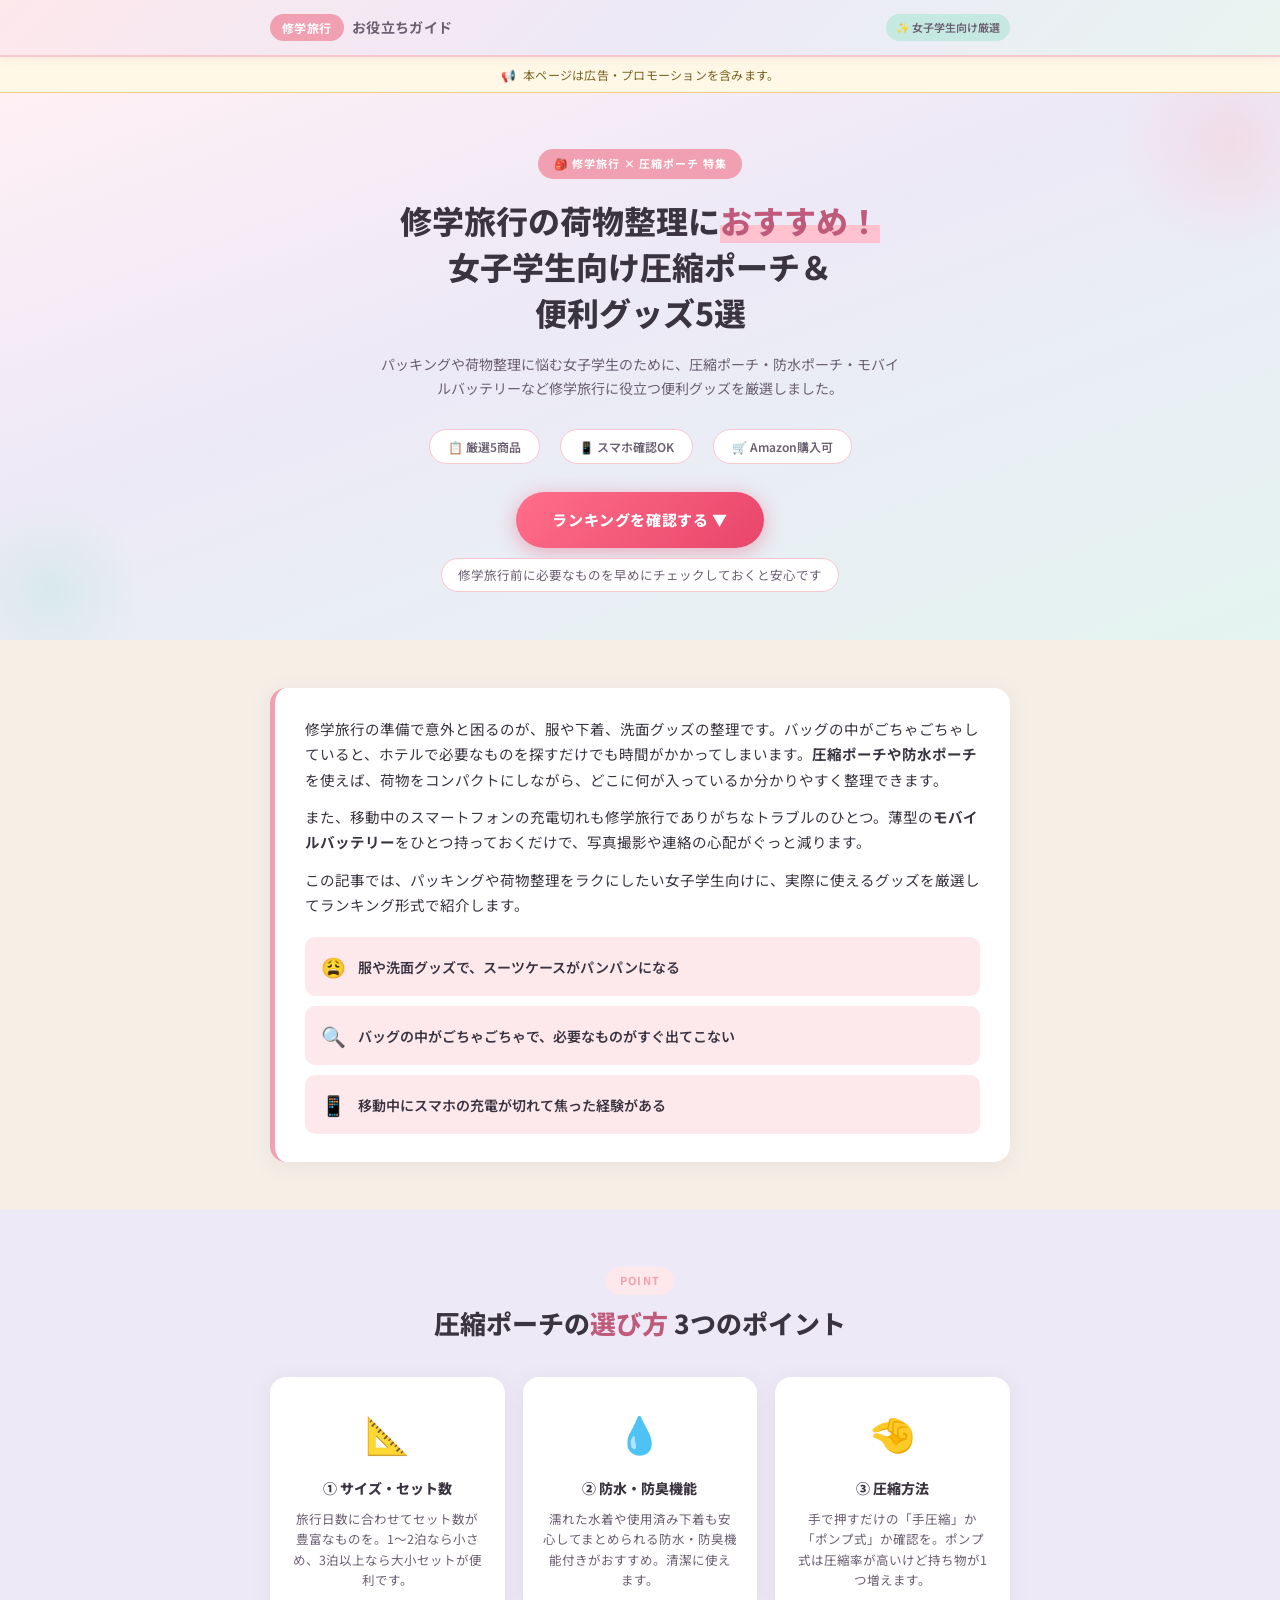
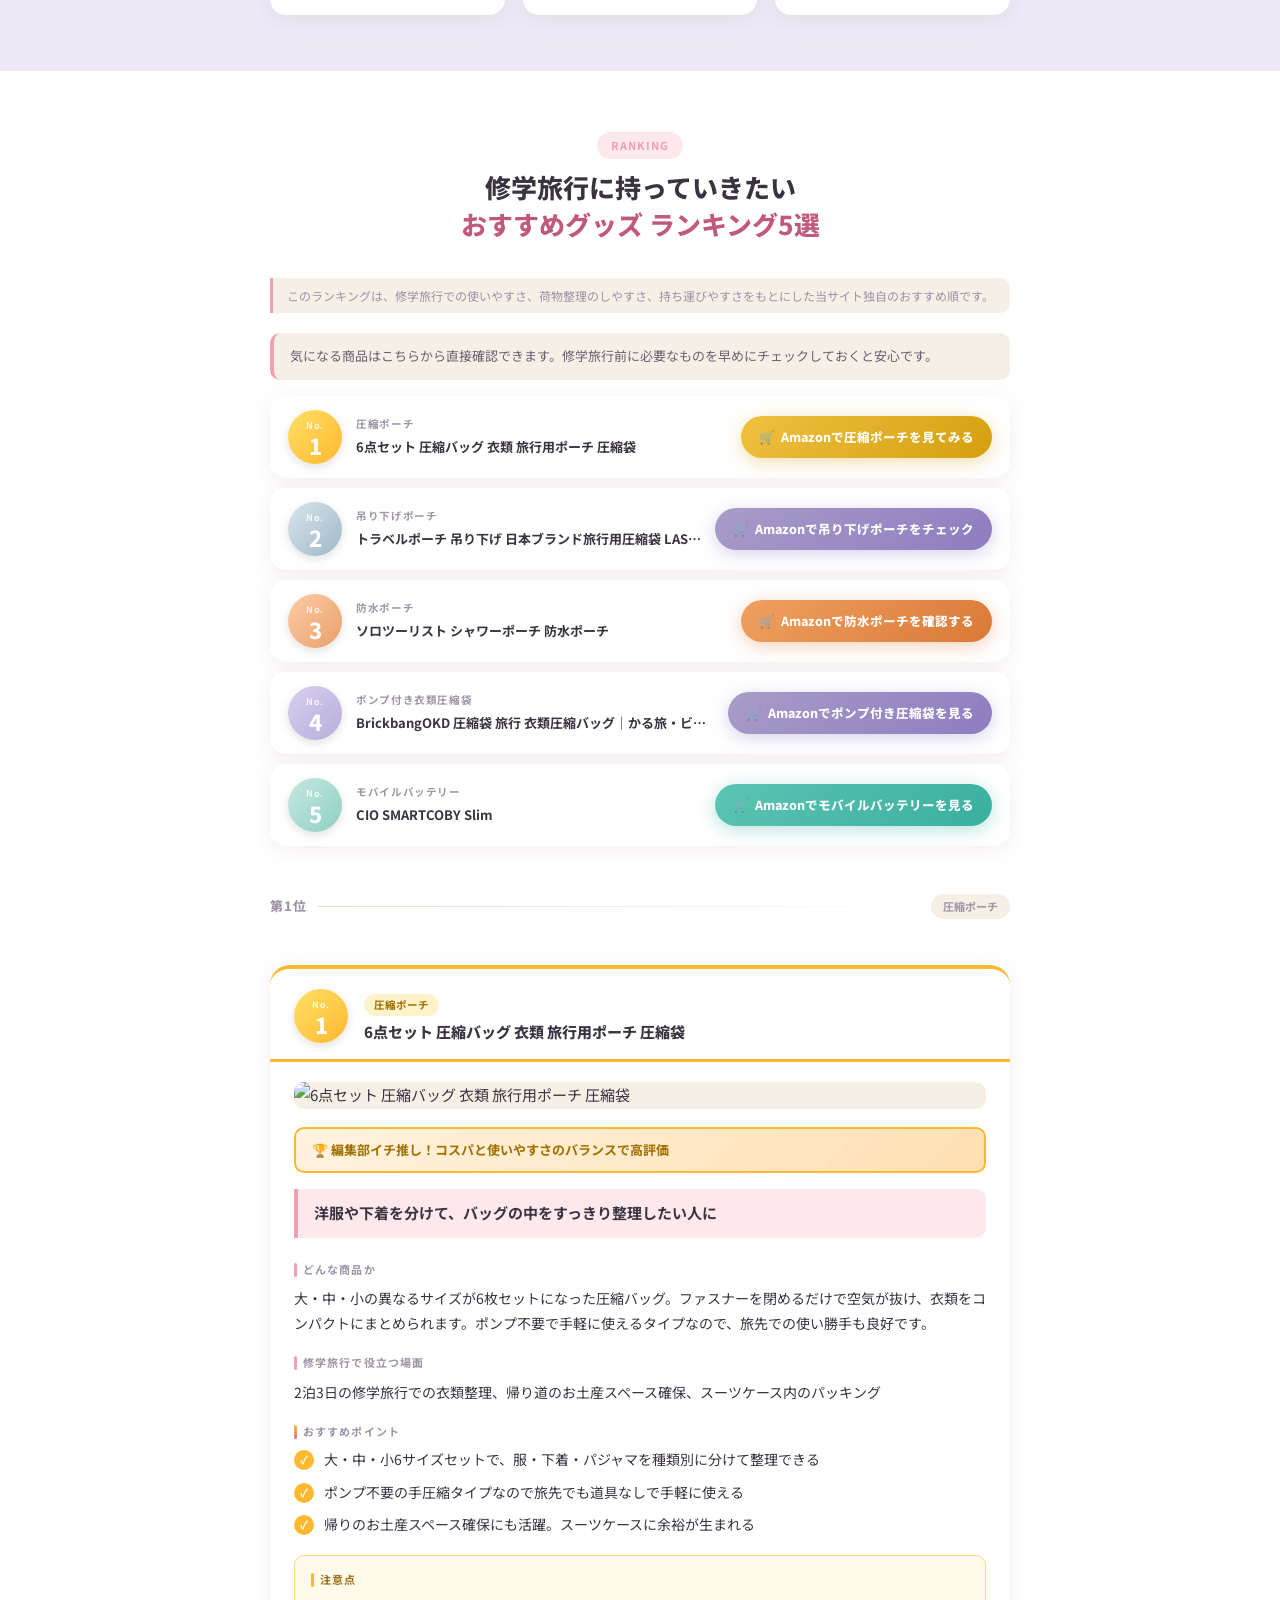
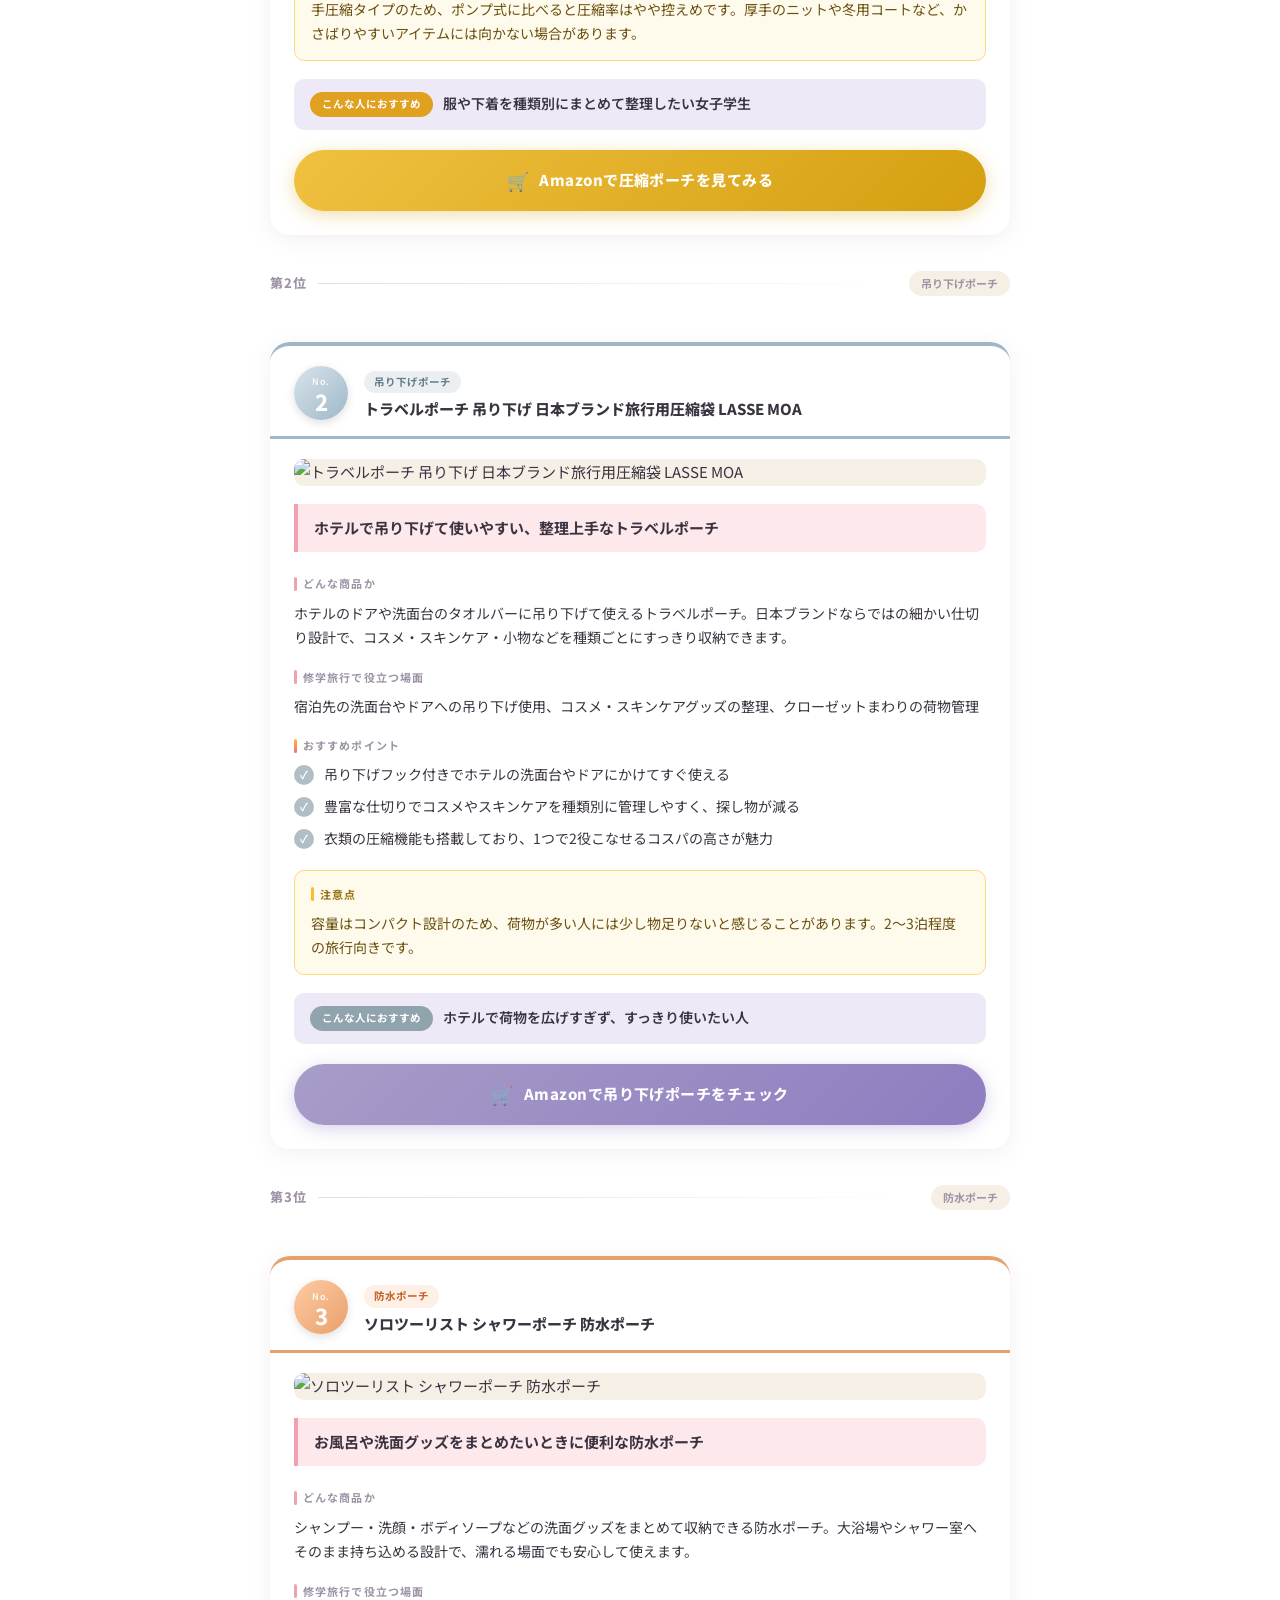
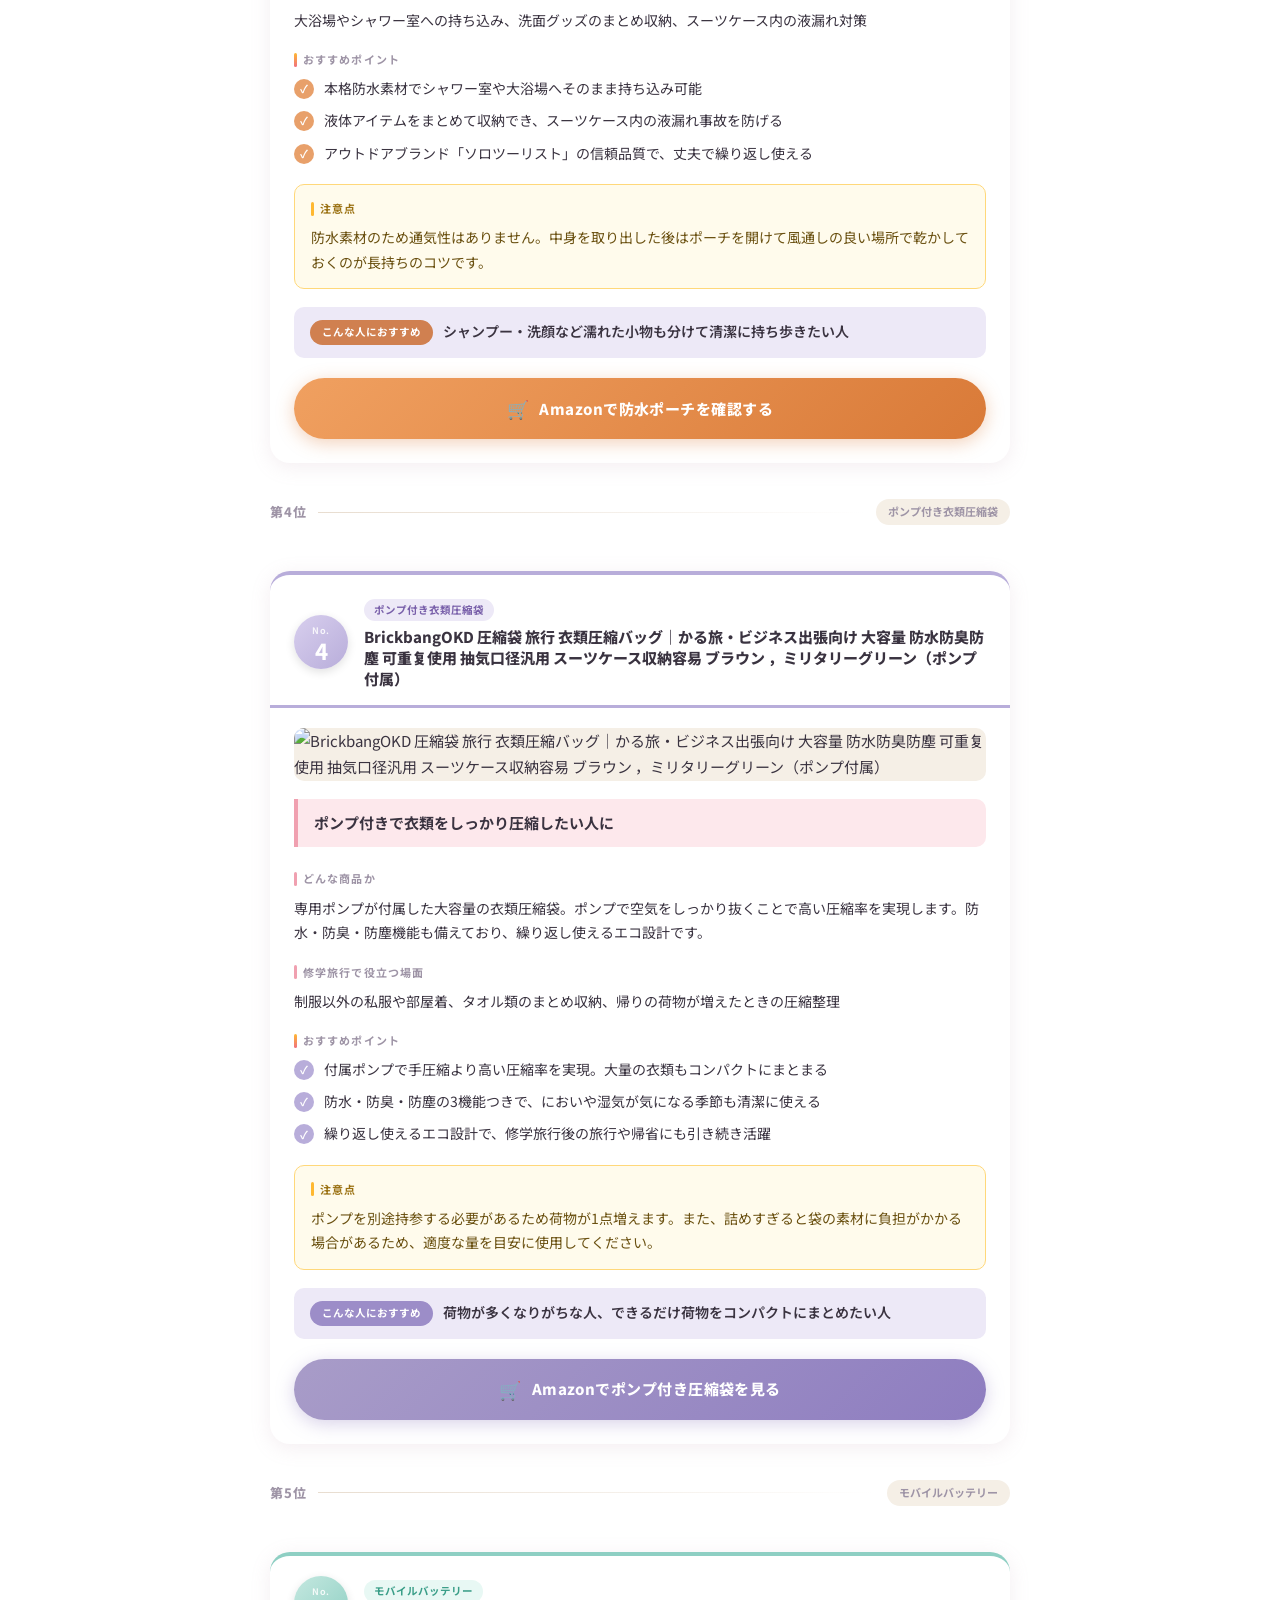
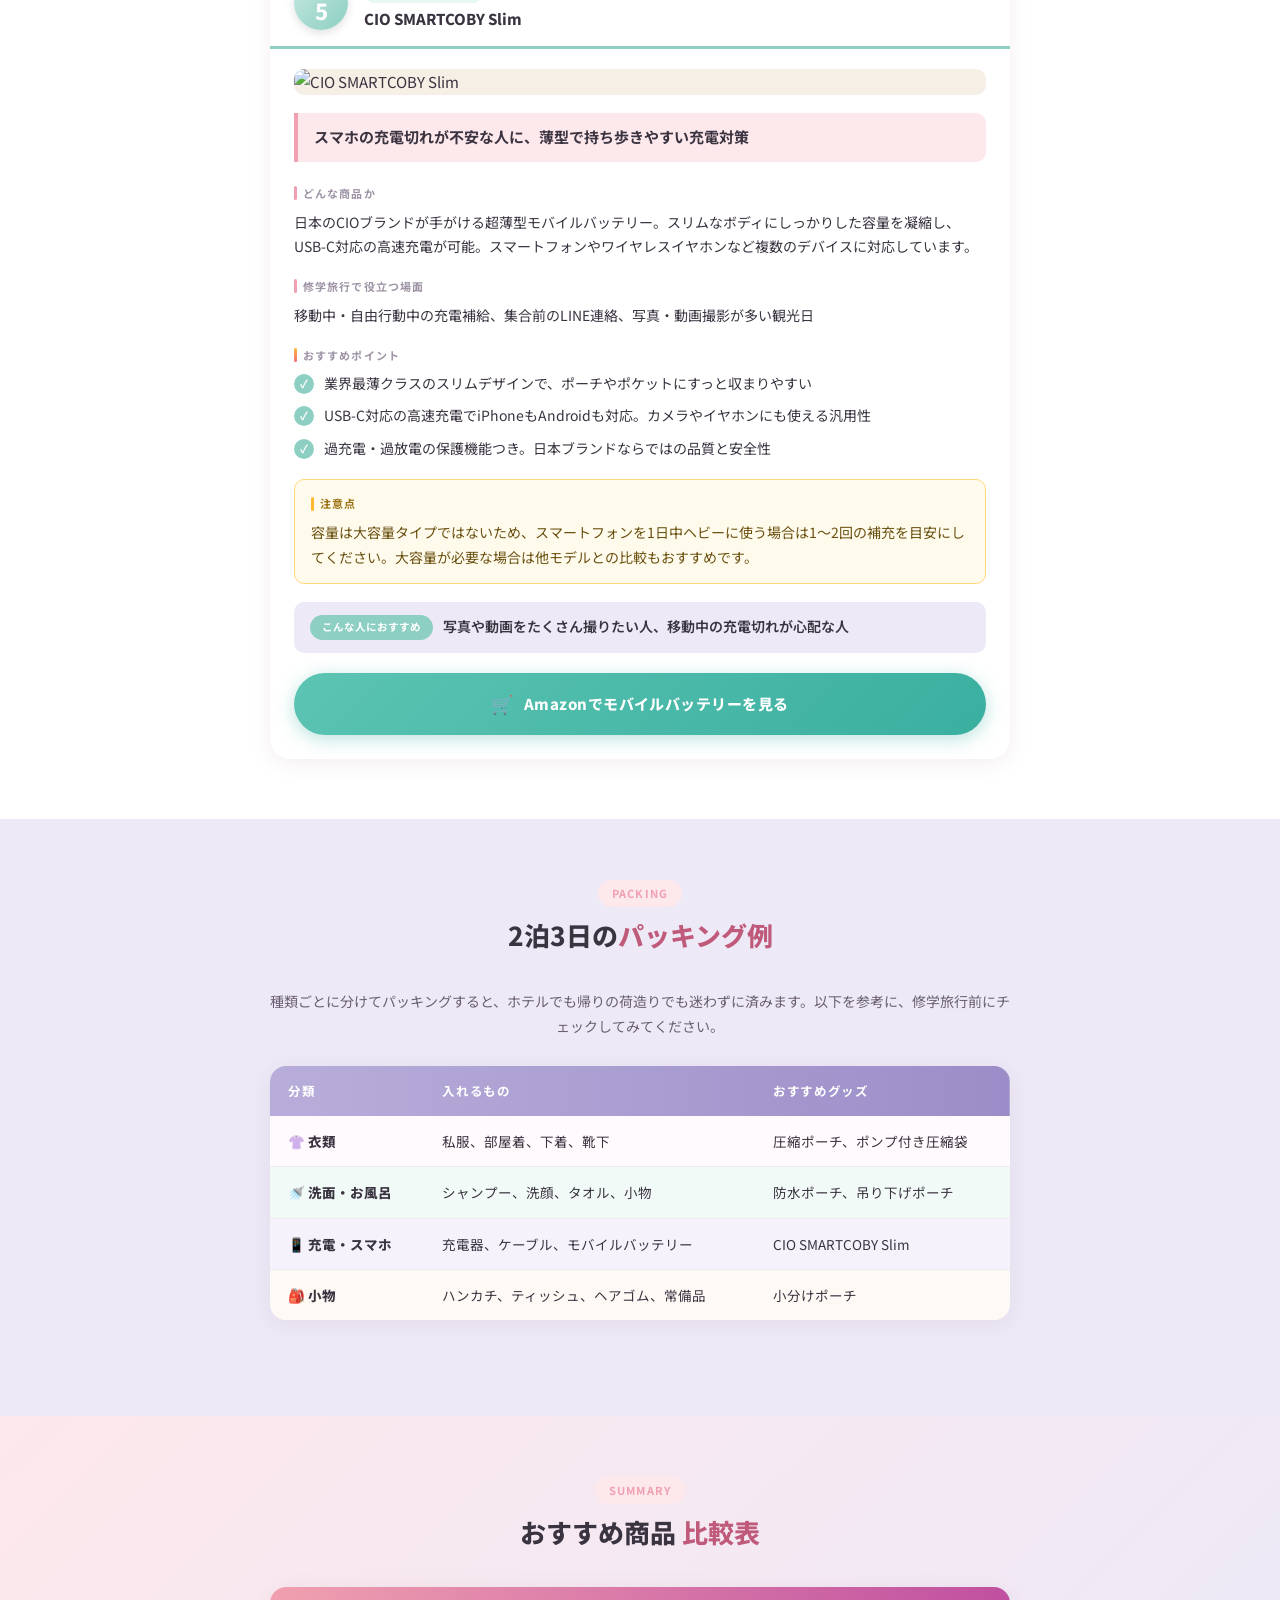
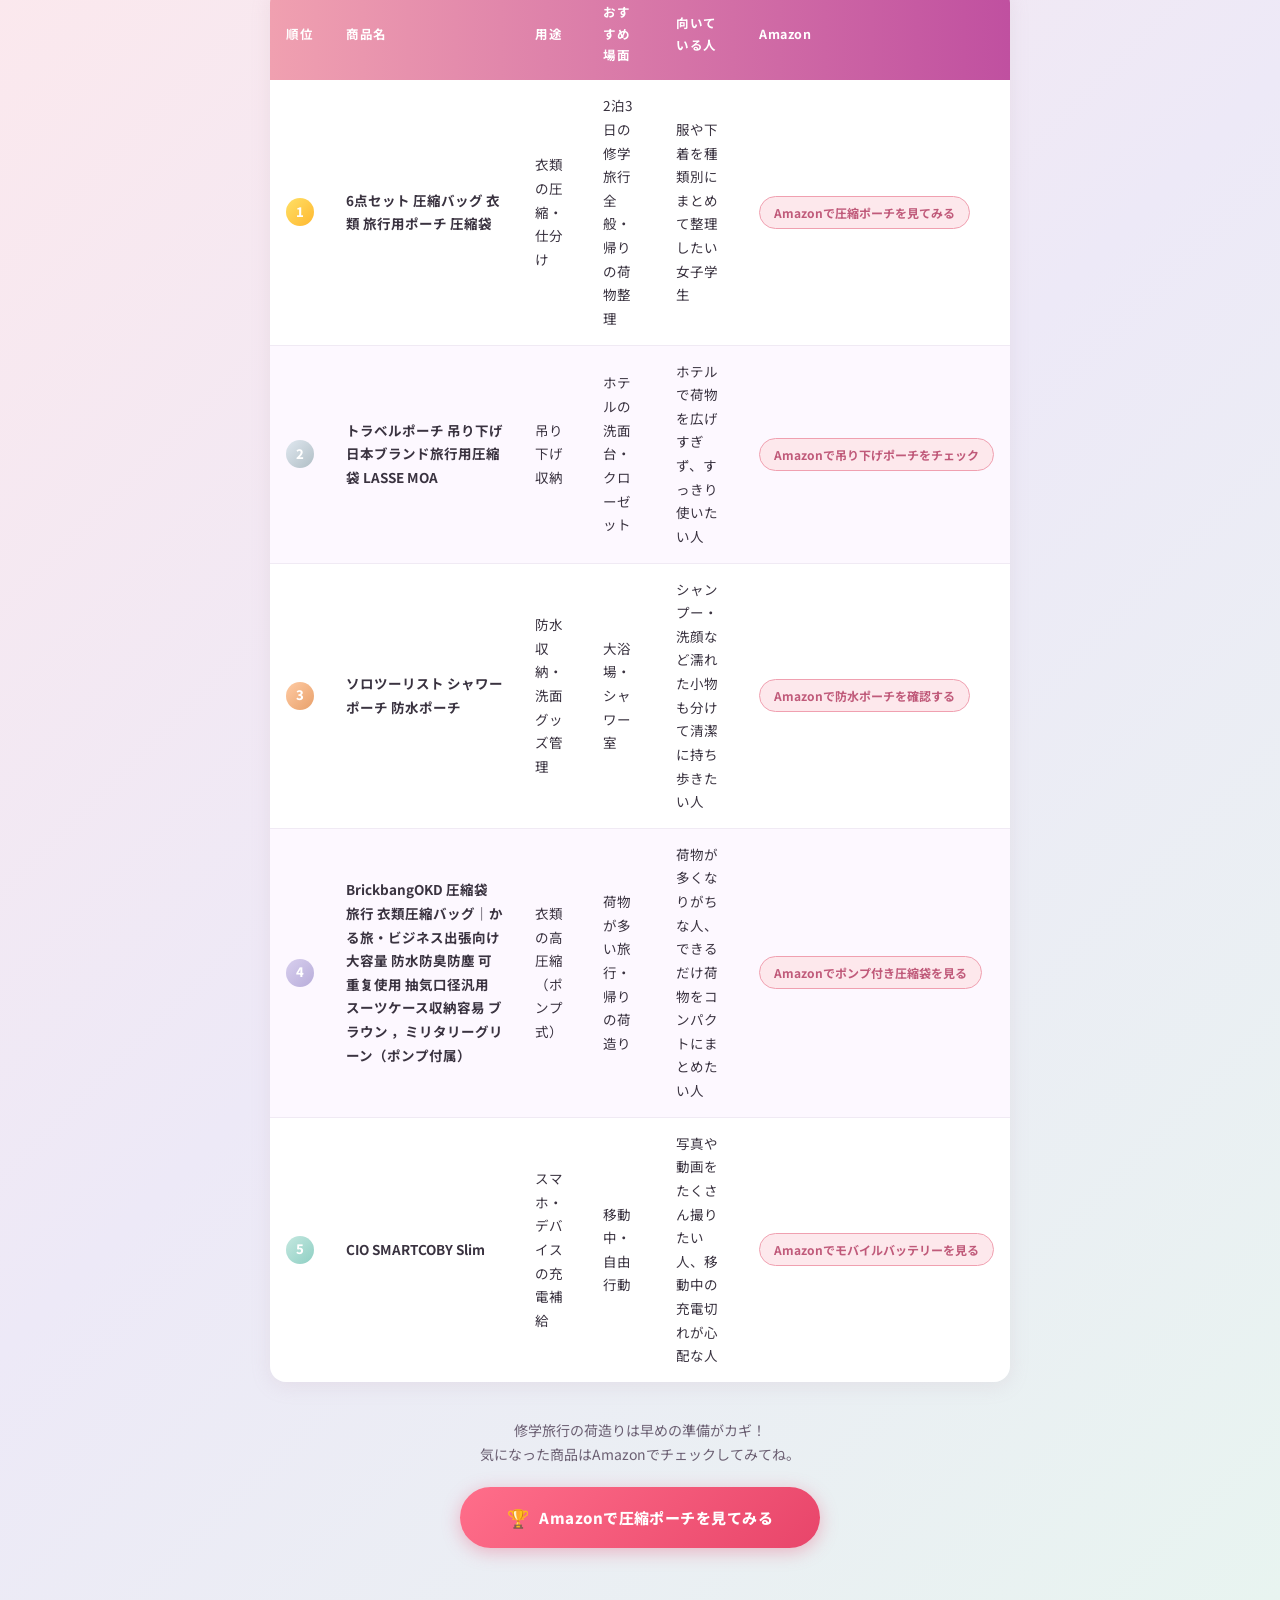
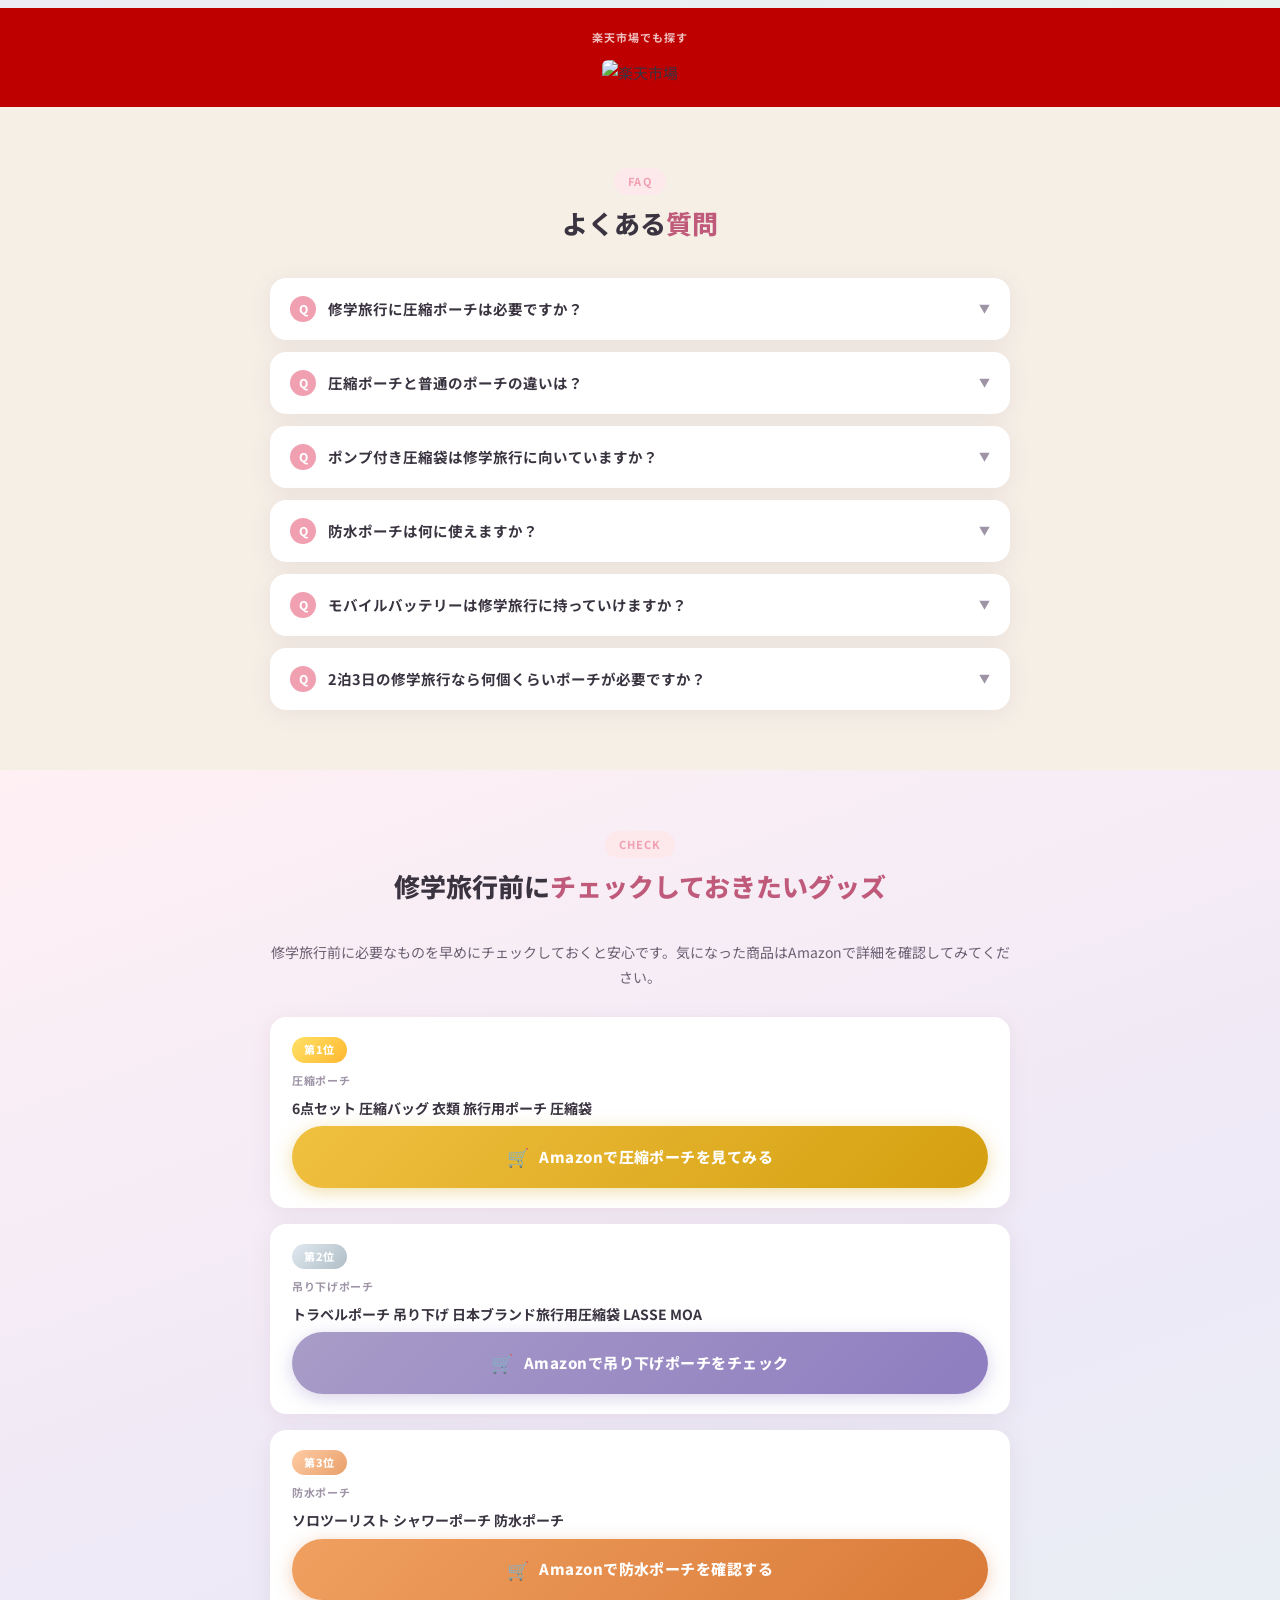
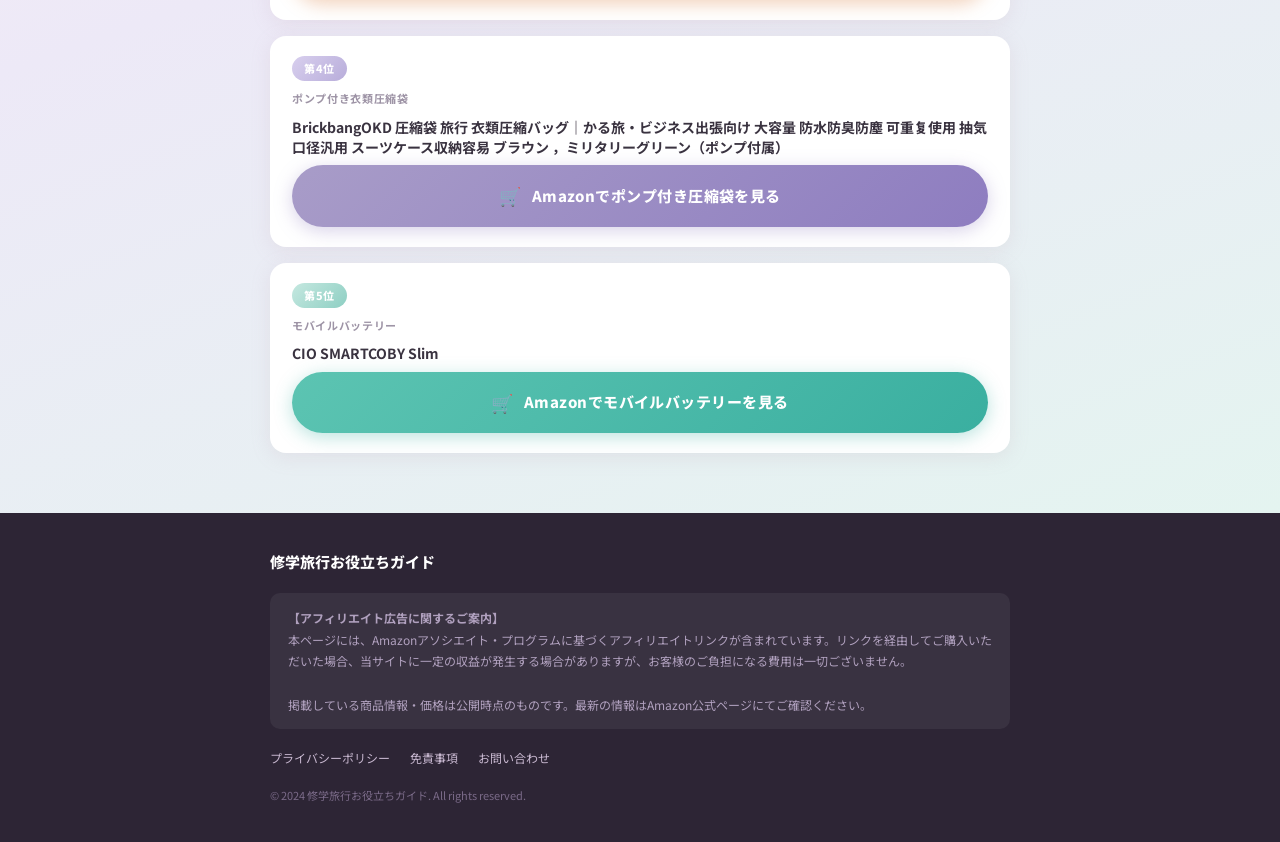
==== commit 2926e671: "Update index.html" ====
--- a/index.html
+++ b/index.html
@@ -1,6 +1,16 @@
 <!DOCTYPE html>
 <html lang="ja">
 <head>
+  <!-- Google tag (gtag.js) -->
+<script async src="https://www.googletagmanager.com/gtag/js?id=G-JCENHB399G"></script>
+<script>
+  window.dataLayer = window.dataLayer || [];
+  function gtag(){dataLayer.push(arguments);}
+  gtag('js', new Date());
+
+  gtag('config', 'G-JCENHB399G');
+</script>
+
   <meta charset="UTF-8">
   <meta name="viewport" content="width=device-width, initial-scale=1.0">
   <meta name="description" content="修学旅行の荷物をコンパクトにまとめたい女子学生向けに、圧縮ポーチ、防水ポーチ、モバイルバッテリーなど便利グッズを厳選紹介。パッキングや荷物整理をラクにしたい人におすすめです。">
--- a/style.css
+++ b/style.css
@@ -1257,10 +1257,17 @@
   margin-bottom: 36px;
 }
 
+/* スクロールラッパー内では内側の overflow: hidden を解除し、
+   外側コンテナのスクロールが機能するようにする */
 .table-scroll-wrap .summary-table-wrap {
   margin-bottom: 0;
   box-shadow: none;
   border-radius: 0;
+  overflow: visible;
+}
+
+.table-scroll-wrap .packing-table-wrap {
+  overflow: visible;
 }
 
 /* ===== Responsive ===== */
